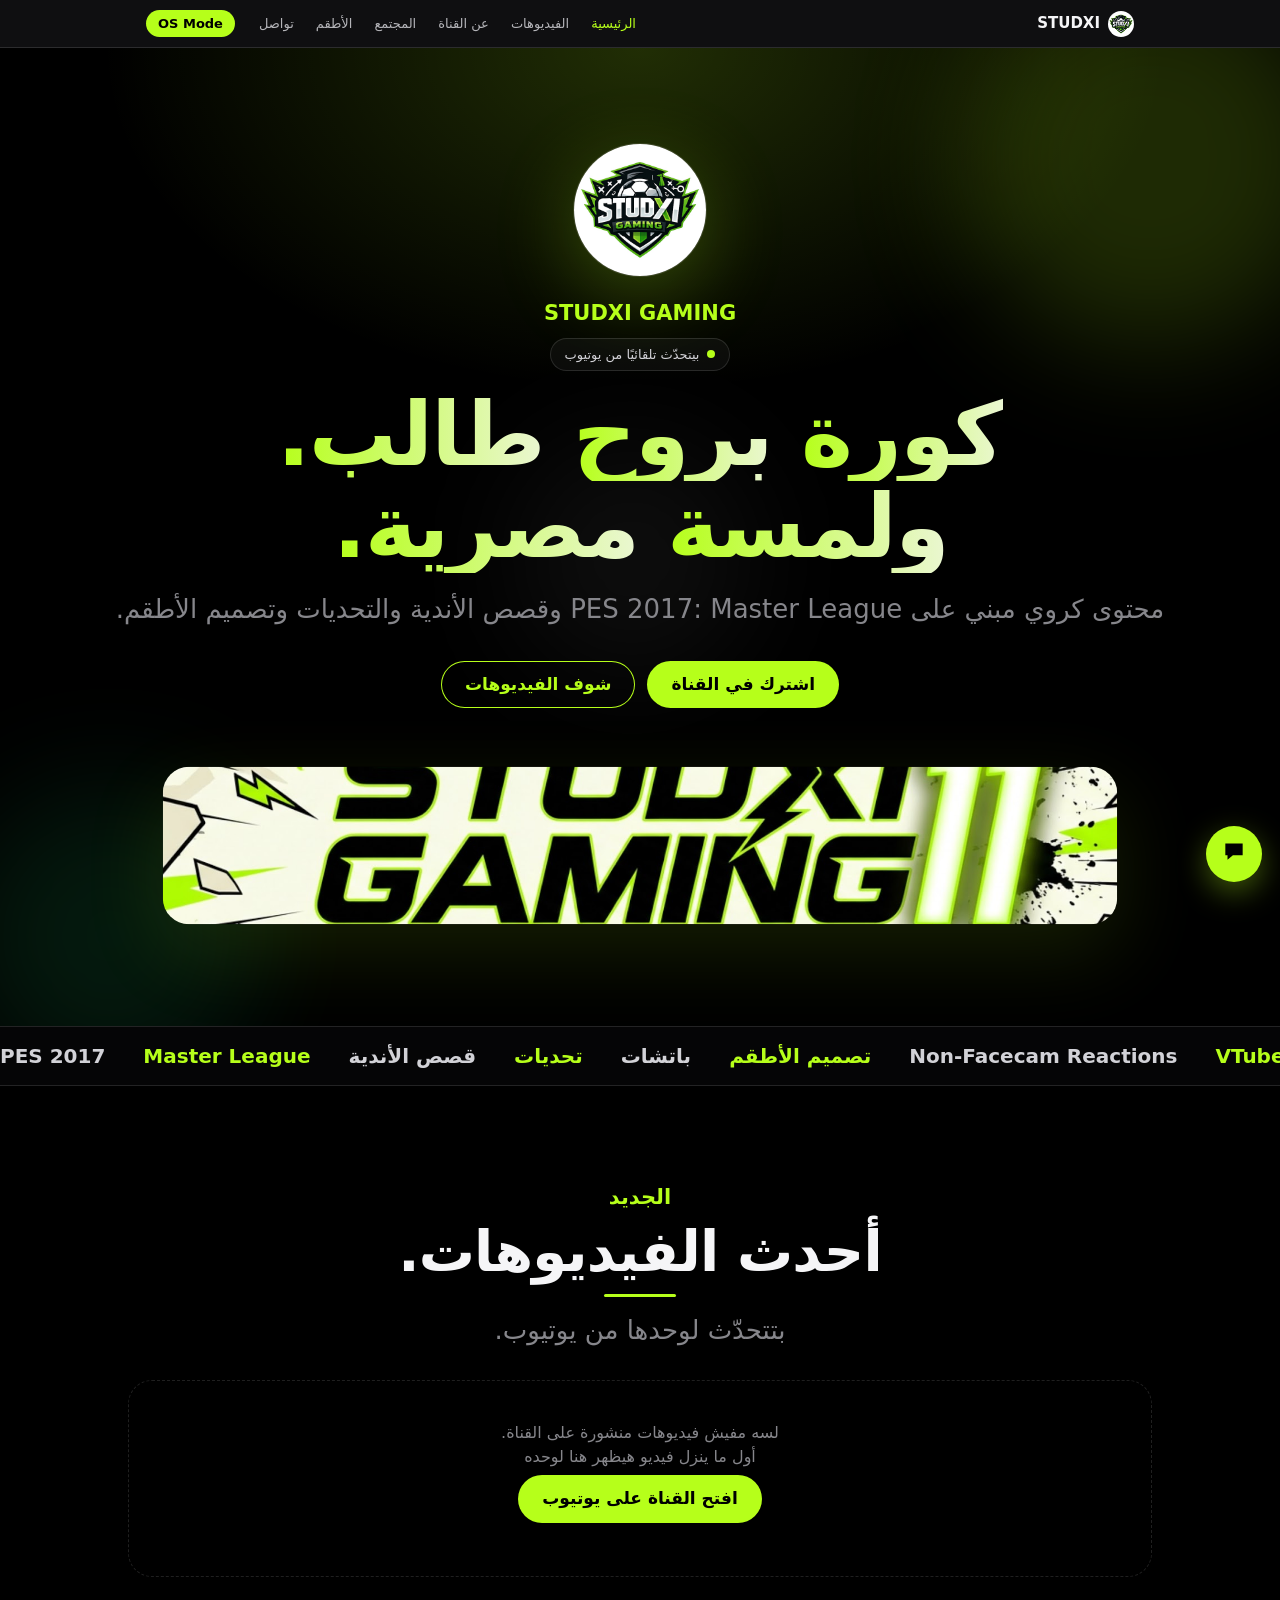
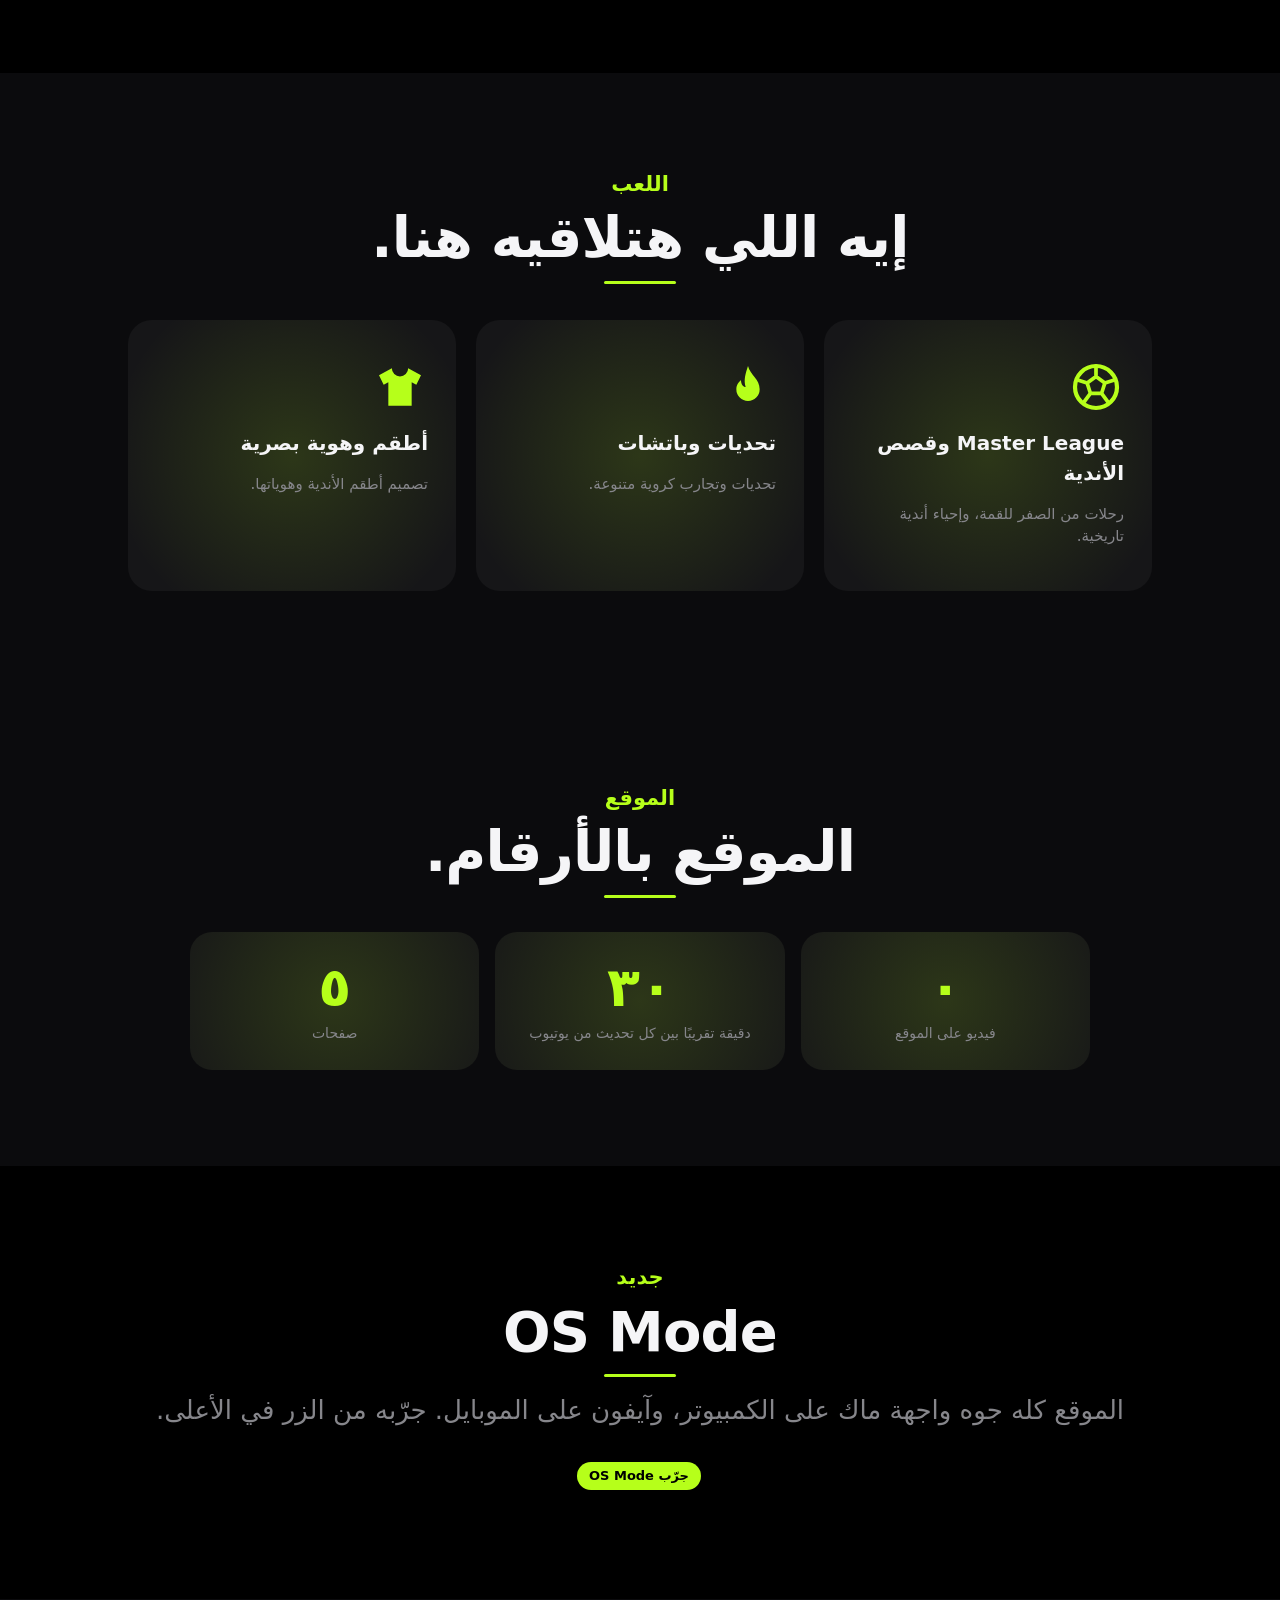
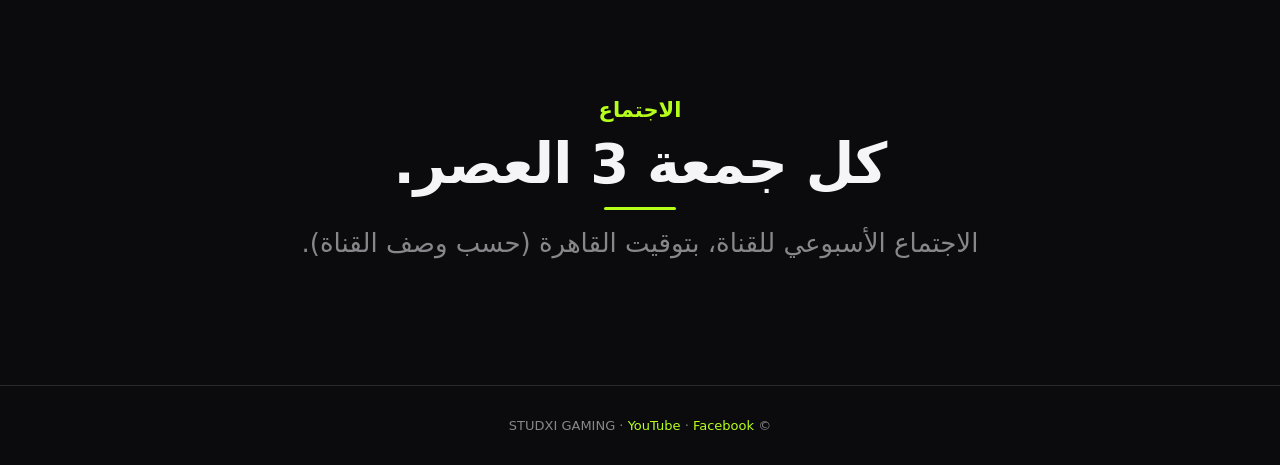
==== index.html @ fef0de87 "Add weekly meeting section to index.html Added weekly meeting section with details about the time an" ====
<!doctype html><html lang="ar" dir="rtl"><head><meta charset="utf-8"><meta name="viewport" content="width=device-width,initial-scale=1,viewport-fit=cover"><title>الرئيسية | STUDXI GAMING</title><meta name="description" content="موقع قناة STUDXI GAMING: فيديوهات كورة وأطقم"><meta name="theme-color" content="#000000"><meta property="og:title" content="الرئيسية | STUDXI GAMING"><meta property="og:image" content="assets/banner.jpg"><link rel="icon" href="assets/logo.jpg"><link rel="stylesheet" href="style.css"><link rel="stylesheet" href="fx.css"></head><body><header class="nav"><div class="bar"><a class="brand" href="index.html"><img src="assets/logo.jpg" alt="STUDXI">STUDXI</a><nav id="nav"><a href="index.html" class="on">الرئيسية</a><a href="videos.html">الفيديوهات</a><a href="about.html">عن القناة</a><a href="community.html">المجتمع</a><a href="kits.html">الأطقم</a><a href="contact.html">تواصل</a></nav><a href="#" class="osbtn">OS Mode</a><button class="burger" id="burger" aria-label="القائمة" aria-expanded="false"><span></span><span></span></button></div></header><main><section class="sec hero"><div class="orbs"><i></i><i></i><i></i></div><img class="logo" src="assets/logo.jpg" alt="شعار STUDXI"><p class="eyebrow">STUDXI GAMING</p><span class="chip"><b></b>بيتحدّث تلقائيًا من يوتيوب</span><h1 class="grad split">كورة بروح طالب.<br>ولمسة مصرية.</h1><p class="lead">محتوى كروي مبني على PES 2017: Master League وقصص الأندية والتحديات وتصميم الأطقم.</p><div><a class="btn" href="https://www.youtube.com/@STUDXIGAMING?sub_confirmation=1" target="_blank" rel="noopener">اشترك في القناة</a><a class="btn ghost" href="videos.html">شوف الفيديوهات</a></div><img class="banner" src="assets/banner.jpg" alt="STUDXI GAMING"></section>
<div class="ticker" aria-hidden="true"><div class="tk"><span>PES 2017</span><span>Master League</span><span>قصص الأندية</span><span>تحديات</span><span>باتشات</span><span>تصميم الأطقم</span><span>Non-Facecam Reactions</span><span>VTuber Reactions</span><span>PES 2017</span><span>Master League</span><span>قصص الأندية</span><span>تحديات</span><span>باتشات</span><span>تصميم الأطقم</span><span>Non-Facecam Reactions</span><span>VTuber Reactions</span></div><div class="tk"><span>PES 2017</span><span>Master League</span><span>قصص الأندية</span><span>تحديات</span><span>باتشات</span><span>تصميم الأطقم</span><span>Non-Facecam Reactions</span><span>VTuber Reactions</span><span>PES 2017</span><span>Master League</span><span>قصص الأندية</span><span>تحديات</span><span>باتشات</span><span>تصميم الأطقم</span><span>Non-Facecam Reactions</span><span>VTuber Reactions</span></div></div>
<section class="sec"><div class="wrap"><p class="reveal eyebrow">الجديد</p><h2 class="reveal d1 u">أحدث الفيديوهات.</h2><p class="reveal d2 lead">بتتحدّث لوحدها من يوتيوب.</p><div data-videos="3"></div></div></section>
<section class="sec alt"><div class="wrap"><p class="reveal eyebrow">اللعب</p><h2 class="reveal d1 u">إيه اللي هتلاقيه هنا.</h2><div class="grid"><div class="reveal zoom card pad tilt"><div class="big"><svg width="56" height="56" viewBox="0 0 24 24"><circle cx="12" cy="12" r="9" fill="none" stroke="currentColor" stroke-width="1.8"/><path d="M12 7.5l3.8 2.8-1.4 4.4H9.6l-1.4-4.4zM12 7.5V3M15.8 10.3l4.4-1.4M14.4 14.7l2.6 3.6M9.6 14.7l-2.6 3.6M8.2 10.3L3.8 8.9" fill="none" stroke="currentColor" stroke-width="1.6" stroke-linejoin="round" stroke-linecap="round"/></svg></div><h3>Master League وقصص الأندية</h3><p class="muted">رحلات من الصفر للقمة، وإحياء أندية تاريخية.</p></div><div class="reveal d1 zoom card pad tilt"><div class="big"><svg width="56" height="56" viewBox="0 0 24 24"><path d="M12 3c1 4 5 5.5 5 10a5 5 0 01-10 0c0-2 1-3 2-4 0 2 1 3 2 3-1-3 0-6 1-9z" fill="currentColor"/></svg></div><h3>تحديات وباتشات</h3><p class="muted">تحديات وتجارب كروية متنوعة.</p></div><div class="reveal d2 zoom card pad tilt"><div class="big"><svg width="56" height="56" viewBox="0 0 24 24"><path d="M8.5 4L3 7l2 4 2-1v10h10V10l2 1 2-4-5.5-3a3.5 3.5 0 01-7 0z" fill="currentColor"/></svg></div><h3>أطقم وهوية بصرية</h3><p class="muted">تصميم أطقم الأندية وهوياتها.</p></div></div></div></section>
<section class="sec alt"><div class="wrap"><p class="reveal eyebrow">الموقع</p><h2 class="reveal d1 u">الموقع بالأرقام.</h2><div class="stats"><div class="reveal d1 stat"><div class="n" data-vcount data-to="0">0</div><div class="l">فيديو على الموقع</div></div><div class="reveal d2 stat"><div class="n">٣٠</div><div class="l">دقيقة تقريبًا بين كل تحديث من يوتيوب</div></div><div class="reveal d3 stat"><div class="n" data-to="6">0</div><div class="l">صفحات</div></div></div></div></section>
<section class="sec"><div class="wrap"><p class="reveal eyebrow">جديد</p><h2 class="reveal d1 u">OS Mode</h2><p class="reveal d2 lead">الموقع كله جوه واجهة ماك على الكمبيوتر، وآيفون على الموبايل. جرّبه من الزر في الأعلى.</p><a class="reveal btn osbtn" href="#">جرّب OS Mode</a></div></section>
<section class="sec alt"><div class="wrap"><p class="reveal eyebrow">الاجتماع</p><h2 class="reveal d1 u">كل جمعة 3 العصر.</h2><p class="reveal d2 lead">الاجتماع الأسبوعي للقناة، بتوقيت القاهرة (حسب وصف القناة).</p></div></section></main><footer>© STUDXI GAMING · <a href="https://www.youtube.com/@STUDXIGAMING" target="_blank" rel="noopener">YouTube</a> · <a href="https://www.facebook.com/share/1B4jHh57b9/" target="_blank" rel="noopener">Facebook</a><br><span id="updated"></span></footer><script>document.getElementById("burger").onclick=function(){var o=document.getElementById("nav").classList.toggle("open");this.setAttribute("aria-expanded",o)};document.querySelectorAll("#nav a").forEach(function(a){a.addEventListener("click",function(){document.getElementById("nav").classList.remove("open")})})</script><script src="icons.js"></script><script src="app.js"></script><script src="os.js"></script><script src="fx.js?v=5"></script></body></html>
---- style.css ----
:root{--bg:#000;--bg2:#0b0b0d;--card:#161618;--line:rgba(255,255,255,.12);--lime:#b6ff1a;--text:#f5f5f7;--mute:#86868b;--ease:cubic-bezier(.28,.11,.32,1)}
*{box-sizing:border-box;-webkit-tap-highlight-color:transparent}html{scroll-behavior:smooth}
body{margin:0;background:var(--bg);color:var(--text);font-family:-apple-system,BlinkMacSystemFont,'SF Pro Display','SF Pro Arabic','Segoe UI',Cairo,Tahoma,system-ui,sans-serif;line-height:1.5;-webkit-font-smoothing:antialiased}
a{color:var(--lime);text-decoration:none}a:hover{text-decoration:underline}
header.nav{position:sticky;top:0;z-index:50;height:48px;background:rgba(22,22,24,.72);backdrop-filter:saturate(180%) blur(20px);-webkit-backdrop-filter:saturate(180%) blur(20px);border-bottom:1px solid var(--line)}
.bar{max-width:1024px;height:100%;margin:auto;padding:0 18px;display:flex;align-items:center;gap:6px}
.brand{display:flex;align-items:center;gap:8px;font-weight:700;color:var(--text);font-size:15px}.brand img{width:26px;height:26px;border-radius:50%}
nav{display:flex;gap:2px;margin-inline-start:auto;align-items:center}
nav a{color:#d2d2d7;padding:6px 10px;font-size:13px;opacity:.85;transition:opacity .3s,color .3s;border-radius:8px}
nav a:hover,nav a.on{opacity:1;color:#fff;text-decoration:none}nav a.on{color:var(--lime)}
.osbtn{background:var(--lime);color:#000!important;font-weight:700;border-radius:999px!important;padding:4px 12px!important;opacity:1!important;margin-inline-start:6px}
main{overflow-x:hidden}
.sec{padding:96px 22px;text-align:center;position:relative}.sec.alt{background:var(--bg2)}
.wrap{max-width:1024px;margin:auto}
.eyebrow{color:var(--lime);font-weight:600;font-size:clamp(17px,2vw,21px);margin:0 0 8px}
h1,.h1{font-size:clamp(40px,8vw,88px);line-height:1.05;font-weight:800;letter-spacing:-.02em;margin:0 0 16px}
h2,.h2{font-size:clamp(30px,5.5vw,56px);line-height:1.08;font-weight:800;letter-spacing:-.015em;margin:0 0 14px}
.lead{font-size:clamp(18px,2.4vw,26px);color:var(--mute);max-width:760px;margin:0 auto 26px;font-weight:500}
.grad{background:linear-gradient(90deg,#b6ff1a,#f5f5f7 60%,#b6ff1a);background-size:200% auto;-webkit-background-clip:text;background-clip:text;color:transparent;animation:shine 6s linear infinite}
@keyframes shine{to{background-position:200% center}}
.hero{min-height:calc(100vh - 48px);display:flex;flex-direction:column;justify-content:center;align-items:center;overflow:hidden;background:radial-gradient(60% 50% at 50% 0%,rgba(182,255,26,.18),transparent 70%),#000}
.hero img.logo{width:132px;height:132px;border-radius:50%;margin-bottom:22px;box-shadow:0 0 0 1px var(--line),0 20px 80px rgba(182,255,26,.25);animation:float 6s ease-in-out infinite}
@keyframes float{50%{transform:translateY(-10px)}}
.banner{width:min(1024px,92vw);border-radius:28px;margin-top:40px;box-shadow:0 30px 90px rgba(182,255,26,.12);transform:scale(var(--s,.92));transition:transform .1s linear}
.btn{display:inline-block;background:var(--lime);color:#000;font-weight:600;font-size:17px;padding:11px 24px;border-radius:999px;margin:6px;transition:transform .3s var(--ease),filter .3s;border:0;cursor:pointer;font-family:inherit}
.btn:hover{text-decoration:none;transform:scale(1.04);filter:brightness(1.1)}.btn.ghost{background:transparent;color:var(--lime);box-shadow:inset 0 0 0 1px var(--lime)}
.grid{display:grid;grid-template-columns:repeat(auto-fill,minmax(280px,1fr));gap:20px;margin-top:36px;text-align:start}
.card{background:var(--card);border-radius:24px;overflow:hidden;color:inherit;display:block;transition:transform .5s var(--ease),box-shadow .5s}
.card:hover{transform:scale(1.025);text-decoration:none;box-shadow:0 20px 60px rgba(182,255,26,.12)}
.card.pad{padding:28px}.card img{width:100%;aspect-ratio:16/9;object-fit:cover;display:block}.card .b{padding:16px 18px}
.card h3{margin:0 0 4px;font-size:20px}.muted{color:var(--mute);font-size:15px}
.big{font-size:clamp(44px,7vw,80px);font-weight:800;color:var(--lime);line-height:1}
.empty{border:1px dashed var(--line);border-radius:24px;padding:40px 20px;color:var(--mute);margin-top:30px}
.reveal{opacity:0;transform:translateY(40px) scale(.98);transition:opacity 1s var(--ease),transform 1s var(--ease)}.reveal.in{opacity:1;transform:none}
.reveal.d1{transition-delay:.12s}.reveal.d2{transition-delay:.24s}
.player{aspect-ratio:16/9;width:100%;max-width:900px;border:0;border-radius:24px;background:#000}
.page-h{padding:80px 22px 20px;text-align:center}
footer{background:var(--bg2);color:var(--mute);text-align:center;padding:30px 16px;font-size:13px;border-top:1px solid var(--line)}
/* chat */
#chatfab{position:fixed;inset-inline-start:18px;bottom:18px;z-index:60;width:56px;height:56px;border-radius:50%;border:0;background:var(--lime);color:#000;font-size:26px;cursor:pointer;box-shadow:0 10px 30px rgba(182,255,26,.35);transition:transform .3s var(--ease)}#chatfab:hover{transform:scale(1.1)}
#chat{position:fixed;inset-inline-start:18px;bottom:88px;z-index:61;width:min(360px,calc(100vw - 36px));height:min(480px,70vh);background:rgba(28,28,30,.92);backdrop-filter:blur(24px);border:1px solid var(--line);border-radius:22px;display:flex;flex-direction:column;overflow:hidden;opacity:0;pointer-events:none;transform:translateY(20px) scale(.96);transform-origin:bottom left;transition:all .35s var(--ease)}
#chat.open{opacity:1;pointer-events:auto;transform:none}
#chat .hd{padding:14px 16px;font-weight:700;border-bottom:1px solid var(--line);display:flex;justify-content:space-between}
#chat .ms{flex:1;overflow:auto;padding:12px;display:flex;flex-direction:column;gap:8px}
.m{max-width:85%;padding:9px 13px;border-radius:18px;font-size:15px;animation:pop .3s var(--ease)}@keyframes pop{from{opacity:0;transform:scale(.9)}}
.m.bot{background:#2c2c2e;align-self:flex-start}.m.me{background:var(--lime);color:#000;align-self:flex-end}
#chat form{display:flex;gap:8px;padding:10px;border-top:1px solid var(--line)}
#chat input{flex:1;background:#2c2c2e;border:0;color:#fff;border-radius:999px;padding:10px 14px;font:inherit;outline:0}
#chat form button{background:var(--lime);border:0;border-radius:999px;padding:0 16px;font-weight:700;cursor:pointer}
.chips{display:flex;gap:6px;flex-wrap:wrap;padding:0 12px 8px}.chips button{background:#2c2c2e;color:var(--text);border:1px solid var(--line);border-radius:999px;padding:4px 10px;font:inherit;font-size:13px;cursor:pointer}
/* OS MODE shared */
#os{position:fixed;inset:0;z-index:100;display:none;overflow:hidden;font-family:-apple-system,'SF Pro Text','Segoe UI',Cairo,sans-serif;user-select:none;direction:rtl}
#os.on{display:block;animation:osin .6s var(--ease)}@keyframes osin{from{opacity:0;transform:scale(1.06)}}
.wall{position:absolute;inset:0;background:radial-gradient(70% 60% at 20% 20%,#2f4a00,transparent 60%),radial-gradient(60% 60% at 85% 80%,#0f3d1a,transparent 60%),linear-gradient(160deg,#050505,#10140a 50%,#000)}
.ico svg{display:block;fill:none}.ico{color:#fff;display:flex;align-items:center;justify-content:center;font-size:30px;border-radius:22%;box-shadow:inset 0 0 0 1px rgba(255,255,255,.15),0 4px 12px rgba(0,0,0,.4)}
.c1{background:linear-gradient(#ff5f6d,#c2185b)}.c2{background:linear-gradient(#b6ff1a,#4caf50);color:#000!important}.c3{background:linear-gradient(#5ac8fa,#0a60ff)}.c4{background:linear-gradient(#ffb340,#ff6a00)}.c5{background:linear-gradient(#bf5af2,#5e2ca5)}.c6{background:linear-gradient(#444,#111)}.c7{background:linear-gradient(#34c759,#0a7d2c)}
.win-body h2{font-size:26px;margin:0 0 8px}.win-body .grid{grid-template-columns:repeat(auto-fill,minmax(190px,1fr));gap:12px;margin-top:14px}.win-body .card{border-radius:14px}.win-body{text-align:start;line-height:1.7}.win-body .empty{border-radius:14px;padding:24px;margin-top:14px}.win-body .btn{font-size:15px;padding:8px 18px}
/* macOS */
#mac{position:absolute;inset:0}
.menubar{position:absolute;top:0;left:0;right:0;height:26px;background:rgba(20,20,22,.55);backdrop-filter:blur(30px);display:flex;align-items:center;gap:18px;padding:0 14px;font-size:13px;z-index:900;color:#fff;direction:ltr}
.menubar b{font-weight:700}.menubar .sp{flex:1}.menubar .x{cursor:pointer;opacity:.9;background:var(--lime);color:#000;border-radius:6px;padding:0 8px;font-weight:700}
.dock{position:absolute;bottom:10px;left:50%;transform:translateX(-50%);display:flex;align-items:flex-end;gap:10px;padding:8px 12px;background:rgba(255,255,255,.14);backdrop-filter:blur(30px);border:1px solid rgba(255,255,255,.2);border-radius:24px;z-index:900;direction:ltr}
.dock .di{width:54px;height:54px;font-size:30px;transition:transform .18s var(--ease);transform-origin:bottom;cursor:pointer;position:relative}
.dock .di.run:after{content:'';position:absolute;bottom:-7px;left:50%;width:4px;height:4px;margin-left:-2px;border-radius:50%;background:#fff}
.dock .di:hover::before{content:attr(data-t);position:absolute;bottom:68px;left:50%;transform:translateX(-50%);background:rgba(40,40,42,.9);color:#fff;font-size:12px;padding:3px 9px;border-radius:6px;white-space:nowrap;font-family:inherit}
.win{position:absolute;background:rgba(30,30,32,.9);backdrop-filter:blur(40px);border:1px solid rgba(255,255,255,.18);border-radius:12px;box-shadow:0 30px 80px rgba(0,0,0,.6);display:flex;flex-direction:column;overflow:hidden;animation:wopen .35s var(--ease);min-width:320px;min-height:200px;color:#f5f5f7}
@keyframes wopen{from{opacity:0;transform:scale(.8) translateY(40px)}}
.win.closing{animation:wclose .25s var(--ease) forwards}@keyframes wclose{to{opacity:0;transform:scale(.85)}}
.tb{height:38px;display:flex;align-items:center;gap:8px;padding:0 12px;cursor:grab;background:rgba(60,60,64,.5);direction:ltr;font-size:13px;font-weight:600}
.tl{width:12px;height:12px;border-radius:50%;border:0;padding:0;cursor:pointer}.tl.r{background:#ff5f57}.tl.y{background:#febc2e}.tl.g{background:#28c840}
.tb .t{flex:1;text-align:center;margin-right:52px}
.win-body{flex:1;overflow:auto;padding:22px}
.desk-ico{position:absolute;top:44px;right:20px;display:flex;flex-direction:column;gap:18px;direction:ltr}
.desk-ico div{width:78px;text-align:center;font-size:12px;color:#fff;cursor:pointer;text-shadow:0 1px 3px #000}.desk-ico .ico{width:54px;height:54px;margin:0 auto 4px;font-size:28px}
/* iOS */
#ios{position:absolute;inset:0;display:none}
.sbar{position:absolute;top:0;left:0;right:0;height:46px;display:flex;justify-content:space-between;align-items:center;padding:0 28px;font-size:15px;font-weight:600;color:#fff;z-index:950;direction:ltr}
.island{position:absolute;top:10px;left:50%;width:100px;height:28px;background:#000;border-radius:20px;margin-left:-50px;z-index:951}
.home{position:absolute;inset:0;padding:70px 22px 130px;display:flex;flex-direction:column}
.clockw{text-align:center;color:#fff;margin-bottom:26px}.clockw .tm{font-size:64px;font-weight:300}.clockw .dt{font-size:17px;opacity:.8}
.igrid{display:grid;grid-template-columns:repeat(4,1fr);gap:22px 10px;direction:ltr}
.app{text-align:center;color:#fff;font-size:11px;cursor:pointer;transition:transform .2s var(--ease)}.app:active{transform:scale(.88)}.app .ico{width:60px;height:60px;margin:0 auto 5px;font-size:30px;border-radius:14px}
.idock{position:absolute;bottom:18px;left:14px;right:14px;height:92px;background:rgba(255,255,255,.2);backdrop-filter:blur(30px);border-radius:34px;display:flex;justify-content:space-around;align-items:center;direction:ltr}
.idock .ico{width:60px;height:60px;border-radius:14px}
.iapp{position:absolute;inset:0;background:#0c0c0e;z-index:940;display:flex;flex-direction:column;border-radius:0;animation:iopen .45s var(--ease);padding-top:48px}
@keyframes iopen{from{opacity:.4;transform:scale(.3);border-radius:40px}}
.iapp.closing{animation:iclose .3s var(--ease) forwards}@keyframes iclose{to{opacity:0;transform:scale(.3);border-radius:40px}}
.iapp .nv{padding:8px 18px 12px;font-weight:700;font-size:20px;border-bottom:1px solid var(--line);direction:rtl}
.iapp .win-body{padding:18px}
.hind{position:absolute;bottom:6px;left:50%;width:140px;height:5px;margin-left:-70px;border-radius:3px;background:#fff;z-index:960;cursor:pointer}

@media (prefers-reduced-motion:reduce){*{animation:none!important;transition:none!important}.reveal{opacity:1;transform:none}}

.osbtn{background:var(--lime);color:#000!important;font-weight:700;border-radius:999px;padding:4px 12px;font-size:13px;margin-inline-start:8px;white-space:nowrap}.osbtn:hover{text-decoration:none}
.burger{display:none;background:none;border:0;width:40px;height:40px;cursor:pointer;position:relative;margin-inline-start:2px}
.burger span{position:absolute;left:10px;right:10px;height:2px;background:#f5f5f7;border-radius:2px;transition:transform .35s var(--ease),top .35s var(--ease)}
.burger span:first-child{top:15px}.burger span:last-child{top:23px}
.burger[aria-expanded=true] span:first-child{top:19px;transform:rotate(45deg)}.burger[aria-expanded=true] span:last-child{top:19px;transform:rotate(-45deg)}
@media (max-width:820px){
 .burger{display:block}.bar{padding:0 12px}.brand{margin-inline-end:auto}
 nav{position:fixed;top:48px;left:0;right:0;flex-direction:column;align-items:stretch;gap:0;margin:0;background:rgba(22,22,24,.97);backdrop-filter:blur(20px);padding:0 22px;max-height:0;overflow:hidden;opacity:0;transition:max-height .45s var(--ease),opacity .3s,padding .3s}
 nav.open{max-height:420px;opacity:1;padding:8px 22px 18px}
 nav a{font-size:22px;padding:12px 0;border-bottom:1px solid var(--line);border-radius:0;color:#f5f5f7;opacity:1}
 .sec{padding:72px 18px}.hero{min-height:calc(100vh - 48px)}
}
html,body{max-width:100%;overflow-x:hidden}
---- fx.css ----
/* STUDXI enrichment: motion + richer sections. Heavy effects only on hover-capable, non-reduced-motion devices. */
body{animation:pgin .7s var(--ease) both}
@keyframes pgin{from{opacity:0}}
#prog{position:fixed;top:0;left:0;height:3px;width:100%;transform-origin:left;transform:scaleX(0);background:linear-gradient(90deg,var(--lime),#fff);z-index:100;pointer-events:none}
/* aurora orbs behind hero */
.orbs{position:absolute;inset:0;overflow:hidden;pointer-events:none;z-index:0}
.orbs i{position:absolute;border-radius:50%;filter:blur(60px);opacity:.5;will-change:transform;animation:orb 14s ease-in-out infinite}
.orbs i:nth-child(1){width:380px;height:380px;background:#b6ff1a55;top:-80px;right:-60px}
.orbs i:nth-child(2){width:300px;height:300px;background:#2fff8a33;bottom:-60px;left:-40px;animation-delay:-5s}
.orbs i:nth-child(3){width:240px;height:240px;background:#ffffff1c;top:40%;left:40%;animation-delay:-9s}
@keyframes orb{50%{transform:translate3d(-40px,30px,0) scale(1.15)}}
.hero>*:not(.orbs){position:relative;z-index:1}
/* word-by-word headline */
h1.split .w{display:inline-block;opacity:0;transform:translateY(.6em) rotateX(40deg);animation:wd .9s var(--ease) forwards;animation-delay:calc(var(--i)*.09s + .2s)}
@keyframes wd{to{opacity:1;transform:none}}
/* live chip */
.chip{display:inline-flex;align-items:center;gap:8px;border:1px solid var(--line);background:rgba(255,255,255,.04);padding:6px 14px;border-radius:999px;font-size:13px;color:#d2d2d7;margin:0 0 18px}
.chip b{width:8px;height:8px;border-radius:50%;background:var(--lime);box-shadow:0 0 0 0 rgba(182,255,26,.7);animation:pulse 2s infinite}
@keyframes pulse{70%{box-shadow:0 0 0 10px rgba(182,255,26,0)}100%{box-shadow:0 0 0 0 rgba(182,255,26,0)}}
/* ticker */
.ticker{direction:ltr;overflow:hidden;border-block:1px solid var(--line);background:#050506;padding:14px 0;white-space:nowrap}
.ticker .tk{display:inline-flex;gap:38px;padding-right:38px;animation:tk 32s linear infinite;font-weight:700;font-size:20px;color:#d2d2d7}
.ticker .tk span:nth-child(even){color:var(--lime)}
.ticker:hover .tk{animation-play-state:paused}
@keyframes tk{to{transform:translateX(-100%)}}
.ticker-in{display:inline-block}
/* stats */
.stats{display:grid;grid-template-columns:repeat(auto-fit,minmax(180px,1fr));gap:16px;max-width:900px;margin:34px auto 0}
.stat{background:var(--card);border-radius:22px;padding:26px 16px}
.stat .n{font-size:clamp(34px,6vw,54px);font-weight:800;color:var(--lime);line-height:1.1;font-variant-numeric:tabular-nums}
.stat .l{color:var(--mute);font-size:14px;margin-top:6px}
/* reveal variants */
.reveal.zoom{transform:scale(.88)}
.reveal.left{transform:translateX(-50px)}.reveal.right{transform:translateX(50px)}
.reveal.zoom.in,.reveal.left.in,.reveal.right.in{transform:none}
.reveal.d3{transition-delay:.36s}.reveal.d4{transition-delay:.48s}
h2.u::after{content:"";display:block;height:3px;width:0;margin:12px auto 0;background:var(--lime);border-radius:3px;transition:width 1s var(--ease) .4s}
h2.u.in::after{width:72px}
/* buttons shine */
.btn{position:relative;overflow:hidden}
.btn::after{content:"";position:absolute;top:0;bottom:0;width:40%;left:-60%;background:linear-gradient(100deg,transparent,rgba(255,255,255,.55),transparent);transform:skewX(-20deg);transition:left .7s var(--ease)}
.btn:hover::after{left:130%}
/* spotlight + tilt (desktop pointers only) */
@media (hover:hover) and (pointer:fine){
 .card.pad,.stat,.slot{--mx:50%;--my:50%;background-image:radial-gradient(260px circle at var(--mx) var(--my),rgba(182,255,26,.14),transparent 70%)}
 .card.tilt{transition:transform .15s ease-out,box-shadow .5s;transform:perspective(800px) rotateX(var(--rx,0deg)) rotateY(var(--ry,0deg)) scale(1.02)}
}
.card.pad svg{transition:transform .6s var(--ease)}.card.pad:hover svg{transform:scale(1.15) rotate(-6deg)}
/* countdown */
.cd{display:flex;justify-content:center;gap:12px;direction:ltr;margin:26px 0 8px;flex-wrap:wrap}
.cd div{background:var(--card);border-radius:18px;min-width:78px;padding:16px 8px}
.cd b{display:block;font-size:34px;font-variant-numeric:tabular-nums;color:var(--lime);line-height:1}
.cd small{color:var(--mute);font-size:12px}
.tag{display:inline-block;font-size:12px;border:1px dashed var(--line);color:var(--mute);padding:3px 10px;border-radius:999px;margin-top:10px}
/* kits lab */
.lab{display:grid;gap:30px;grid-template-columns:1fr 1fr;align-items:center;max-width:900px;margin:34px auto 0;text-align:center}
.jersey{width:100%;max-width:340px;margin:auto;display:block;filter:drop-shadow(0 24px 40px rgba(182,255,26,.18));animation:float 6s ease-in-out infinite}
.jersey .body{fill:var(--k1);transition:fill .6s var(--ease)}.jersey .trim{fill:var(--k2);transition:fill .6s var(--ease)}
.jersey .stripe{fill:var(--k2);opacity:.9;transition:fill .6s var(--ease)}
.swatches{display:flex;gap:12px;justify-content:center;flex-wrap:wrap;margin-top:16px}
.sw{width:44px;height:44px;border-radius:50%;border:2px solid var(--line);cursor:pointer;padding:0;position:relative;overflow:hidden;transition:transform .3s var(--ease),border-color .3s}
.sw:hover{transform:scale(1.12)}.sw.on{border-color:var(--lime);transform:scale(1.12)}
.sw i{position:absolute;inset:0;background:linear-gradient(135deg,var(--a) 50%,var(--b) 50%)}
.pal{display:flex;gap:14px;justify-content:center;flex-wrap:wrap;margin-top:24px}
.pal div{width:150px;border-radius:20px;padding:46px 10px 14px;font-size:13px;font-weight:700;border:1px solid var(--line)}
.gal{display:grid;grid-template-columns:repeat(3,1fr);gap:10px;max-width:520px;margin:26px auto 0}
.slot{height:84px;border-radius:16px;background-color:var(--card);border:1px dashed var(--line);display:flex;align-items:center;justify-content:center;color:var(--mute);font-size:14px;position:relative;overflow:hidden}
.slot::before{content:"";position:absolute;inset:0;background:linear-gradient(110deg,transparent 30%,rgba(255,255,255,.06) 50%,transparent 70%);transform:translateX(-100%);animation:shim 3.2s infinite}
@keyframes shim{to{transform:translateX(100%)}}
.slot svg{opacity:.35;margin-bottom:8px}
/* mobile: lighter */
@media (max-width:820px){
 .orbs i{filter:blur(40px)}.orbs i:nth-child(3){display:none}
 .lab{grid-template-columns:1fr}.ticker .tk{font-size:17px;animation-duration:24s}

}
@media (prefers-reduced-motion:reduce){body{animation:none}.orbs i,.jersey,.slot::before,.ticker .tk{animation:none!important}h1.split .w{opacity:1;transform:none}h2.u::after{width:72px}}
.grad .w{background:inherit;background-size:inherit;-webkit-background-clip:text;background-clip:text;color:transparent}

.kitlab{max-width:340px;margin:auto}.kitlab .jersey{max-width:240px}
.lab{display:block;max-width:420px}
.page-h .lead,.sec .lead{max-width:100%;overflow-wrap:anywhere;text-wrap:balance;padding-inline:6px}
main{overflow-x:clip}
.win-body .cd div{min-width:62px;padding:10px 4px}.win-body .cd b{font-size:24px}
@media (max-width:480px){.cd{gap:8px}.cd div{min-width:60px;padding:12px 2px}.cd b{font-size:26px}.pal{gap:8px}.pal div{width:30%;min-width:84px;padding:30px 4px 10px}}
#chatfab{transition:transform .35s var(--ease),opacity .3s}
#chatfab.tuck-r{transform:translateX(calc(100% - 14px));opacity:.85}#chatfab.tuck-l{transform:translateX(calc(14px - 100%));opacity:.85}
#chatfab.tuck-r:hover,#chatfab.tuck-l:hover,#chatfab:focus-visible{transform:none;opacity:1}

.kitgrid{display:grid;grid-template-columns:repeat(auto-fill,minmax(min(100%,240px),1fr));gap:16px;margin-top:20px}
.kitcard{margin:0;background:#101010;border:1px solid #232323;border-radius:20px;overflow:hidden;transition:transform .3s,border-color .3s}
.kitcard:hover{transform:translateY(-4px);border-color:#b6ff1a}
.kitcard img{display:block;width:100%;aspect-ratio:4/3;object-fit:cover}
.kitcard figcaption{padding:14px;display:grid;gap:4px}.kitcard span{color:#9a9a9a;font-size:14px}.kitcard em{font-style:normal;color:#cfcfcf;font-size:14px}
.annc{background:#b6ff1a;color:#000;text-align:center;font-weight:700;padding:10px 16px;font-size:15px;position:relative;z-index:50}
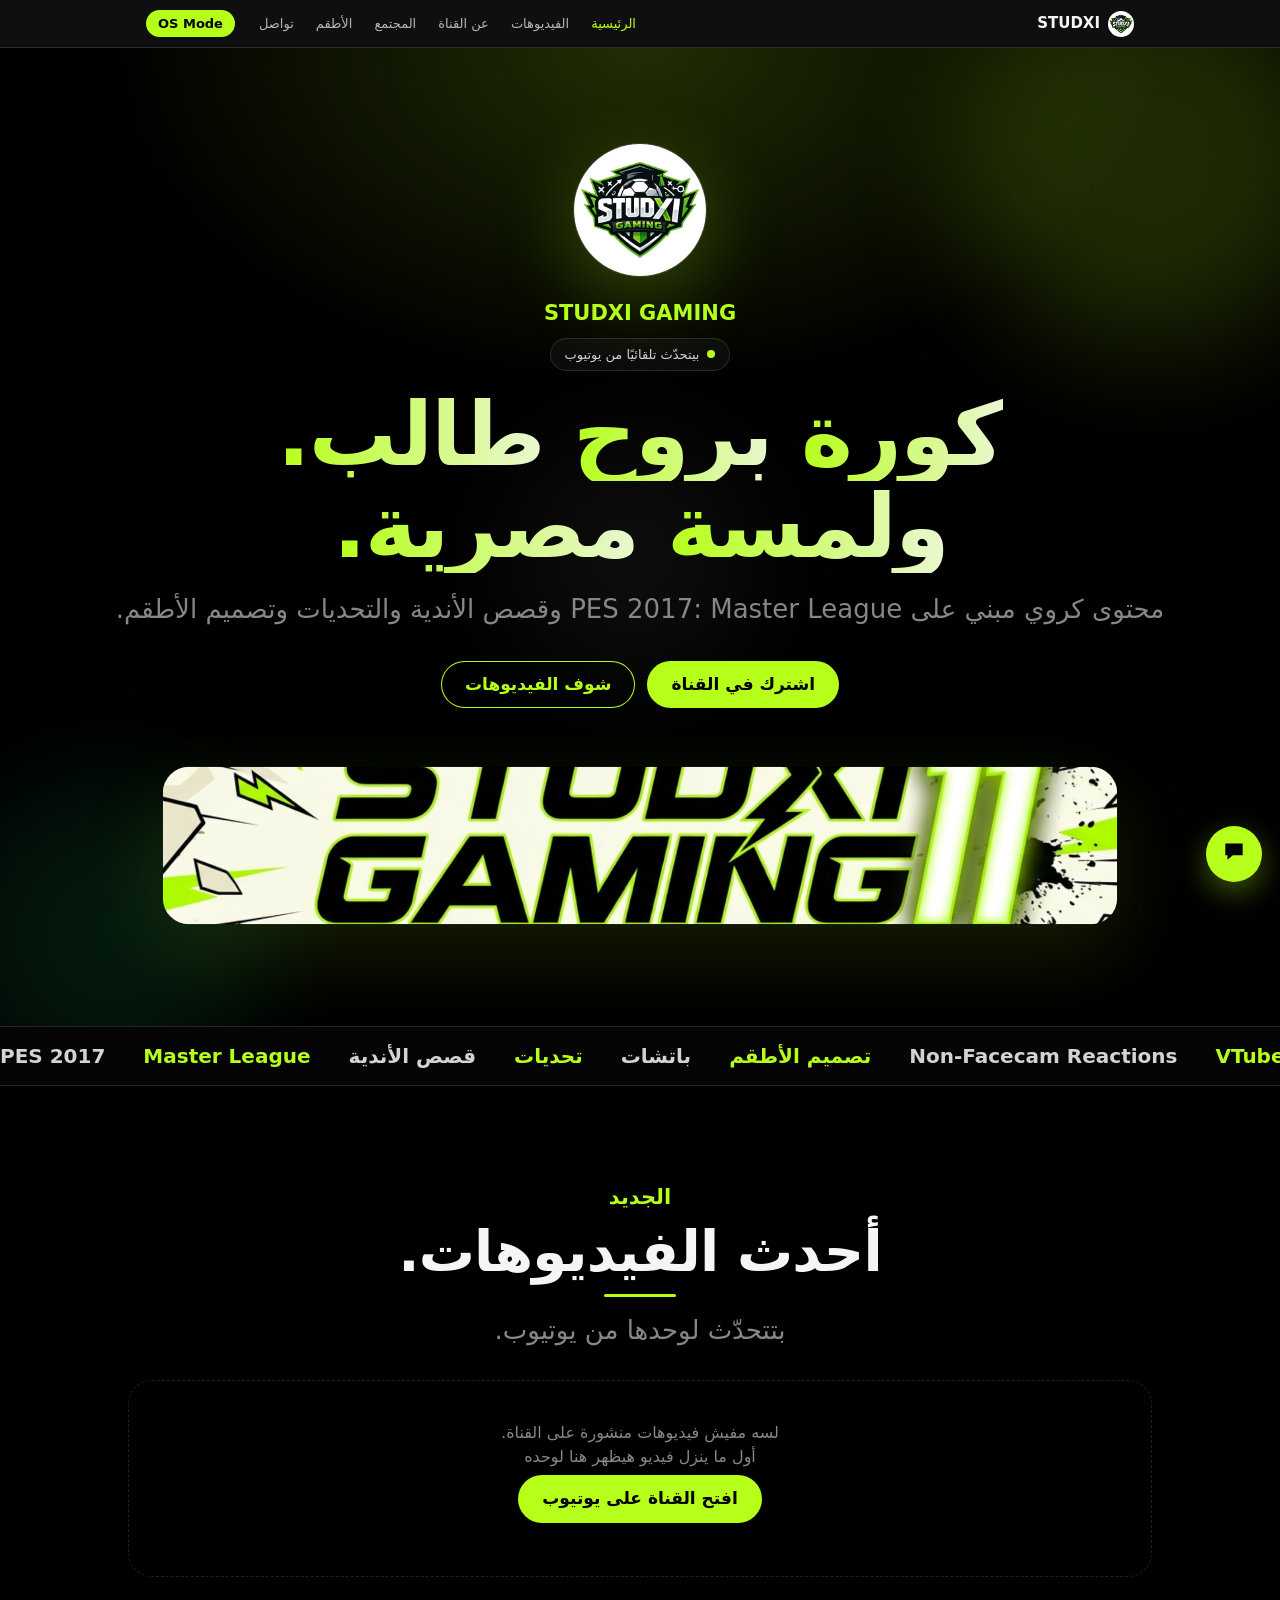
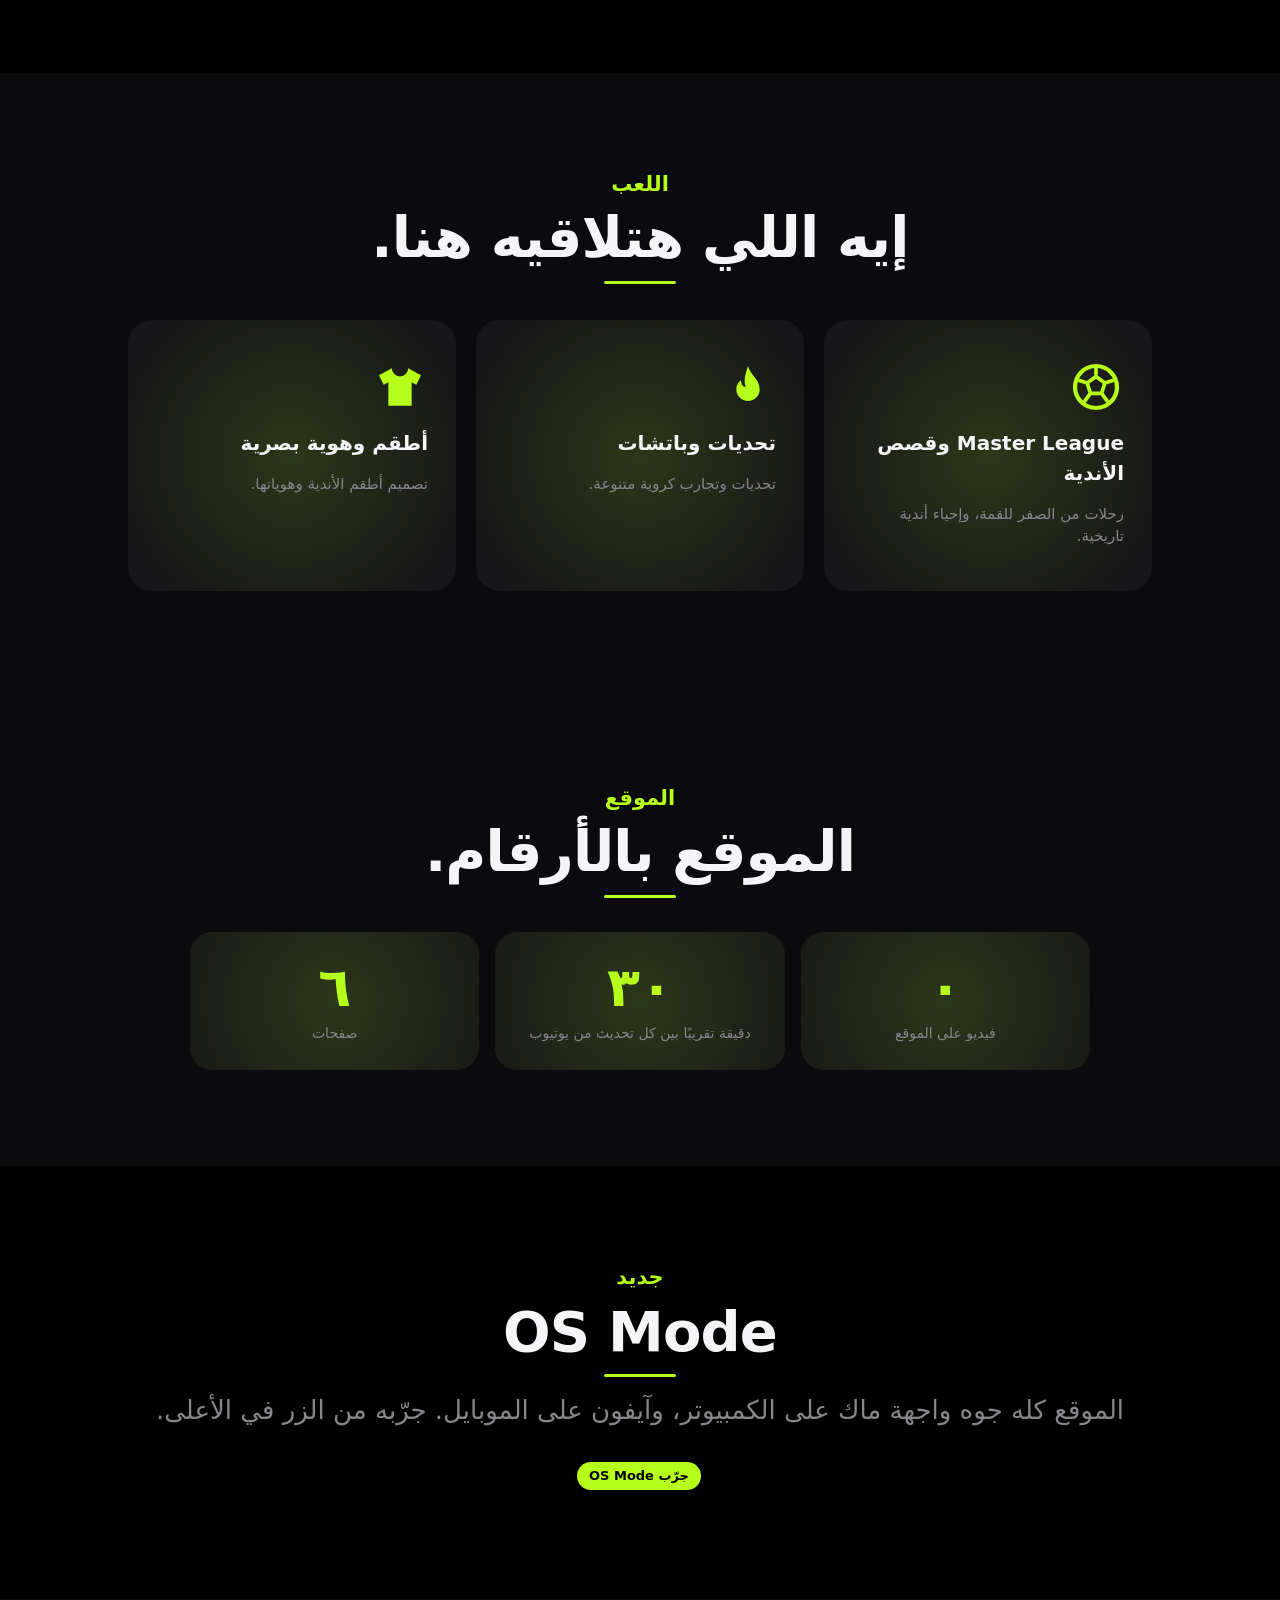
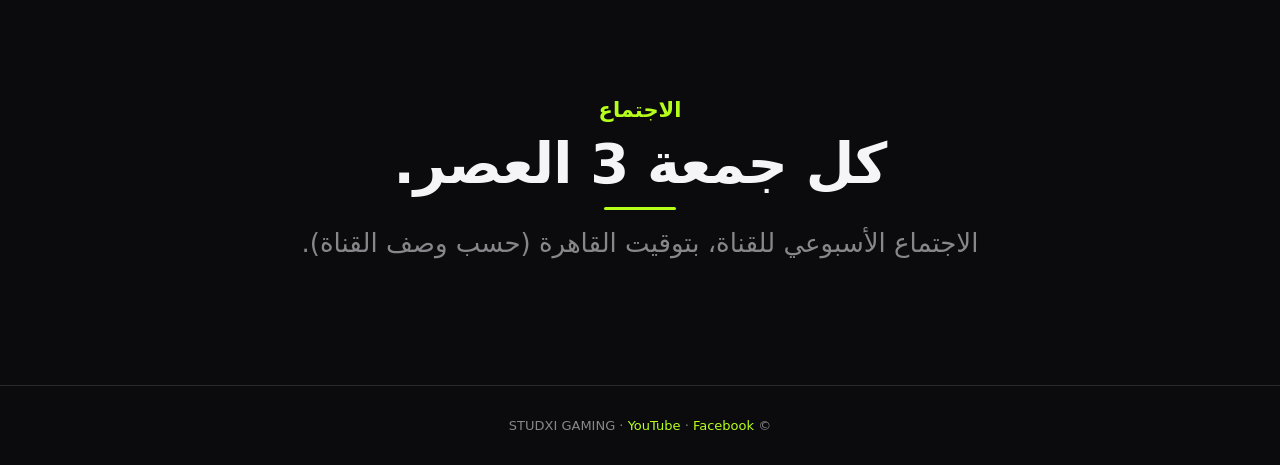
==== commit 8a01c924: "Add weekly meeting section to index.html Added weekly meeting section with details." ====
--- a/index.html
+++ b/index.html
@@ -4,4 +4,4 @@
 <section class="sec alt"><div class="wrap"><p class="reveal eyebrow">اللعب</p><h2 class="reveal d1 u">إيه اللي هتلاقيه هنا.</h2><div class="grid"><div class="reveal zoom card pad tilt"><div class="big"><svg width="56" height="56" viewBox="0 0 24 24"><circle cx="12" cy="12" r="9" fill="none" stroke="currentColor" stroke-width="1.8"/><path d="M12 7.5l3.8 2.8-1.4 4.4H9.6l-1.4-4.4zM12 7.5V3M15.8 10.3l4.4-1.4M14.4 14.7l2.6 3.6M9.6 14.7l-2.6 3.6M8.2 10.3L3.8 8.9" fill="none" stroke="currentColor" stroke-width="1.6" stroke-linejoin="round" stroke-linecap="round"/></svg></div><h3>Master League وقصص الأندية</h3><p class="muted">رحلات من الصفر للقمة، وإحياء أندية تاريخية.</p></div><div class="reveal d1 zoom card pad tilt"><div class="big"><svg width="56" height="56" viewBox="0 0 24 24"><path d="M12 3c1 4 5 5.5 5 10a5 5 0 01-10 0c0-2 1-3 2-4 0 2 1 3 2 3-1-3 0-6 1-9z" fill="currentColor"/></svg></div><h3>تحديات وباتشات</h3><p class="muted">تحديات وتجارب كروية متنوعة.</p></div><div class="reveal d2 zoom card pad tilt"><div class="big"><svg width="56" height="56" viewBox="0 0 24 24"><path d="M8.5 4L3 7l2 4 2-1v10h10V10l2 1 2-4-5.5-3a3.5 3.5 0 01-7 0z" fill="currentColor"/></svg></div><h3>أطقم وهوية بصرية</h3><p class="muted">تصميم أطقم الأندية وهوياتها.</p></div></div></div></section>
 <section class="sec alt"><div class="wrap"><p class="reveal eyebrow">الموقع</p><h2 class="reveal d1 u">الموقع بالأرقام.</h2><div class="stats"><div class="reveal d1 stat"><div class="n" data-vcount data-to="0">0</div><div class="l">فيديو على الموقع</div></div><div class="reveal d2 stat"><div class="n">٣٠</div><div class="l">دقيقة تقريبًا بين كل تحديث من يوتيوب</div></div><div class="reveal d3 stat"><div class="n" data-to="6">0</div><div class="l">صفحات</div></div></div></div></section>
 <section class="sec"><div class="wrap"><p class="reveal eyebrow">جديد</p><h2 class="reveal d1 u">OS Mode</h2><p class="reveal d2 lead">الموقع كله جوه واجهة ماك على الكمبيوتر، وآيفون على الموبايل. جرّبه من الزر في الأعلى.</p><a class="reveal btn osbtn" href="#">جرّب OS Mode</a></div></section>
-<section class="sec alt"><div class="wrap"><p class="reveal eyebrow">الاجتماع</p><h2 class="reveal d1 u">كل جمعة 3 العصر.</h2><p class="reveal d2 lead">الاجتماع الأسبوعي للقناة، بتوقيت القاهرة (حسب وصف القناة).</p></div></section></main><footer>© STUDXI GAMING · <a href="https://www.youtube.com/@STUDXIGAMING" target="_blank" rel="noopener">YouTube</a> · <a href="https://www.facebook.com/share/1B4jHh57b9/" target="_blank" rel="noopener">Facebook</a><br><span id="updated"></span></footer><script>document.getElementById("burger").onclick=function(){var o=document.getElementById("nav").classList.toggle("open");this.setAttribute("aria-expanded",o)};document.querySelectorAll("#nav a").forEach(function(a){a.addEventListener("click",function(){document.getElementById("nav").classList.remove("open")})})</script><script src="icons.js"></script><script src="app.js"></script><script src="os.js"></script><script src="fx.js?v=5"></script></body></html>
+<section class="sec alt"><div class="wrap"><p class="reveal eyebrow">الاجتماع</p><h2 class="reveal d1 u">كل جمعة 3 العصر.</h2><p class="reveal d2 lead">الاجتماع الأسبوعي للقناة، بتوقيت القاهرة (حسب وصف القناة).</p></div></section></main><footer>© STUDXI GAMING · <a href="https://www.youtube.com/@STUDXIGAMING" target="_blank" rel="noopener">YouTube</a> · <a href="https://www.facebook.com/share/1B4jHh57b9/" target="_blank" rel="noopener">Facebook</a><br><span id="updated"></span></footer><script>document.getElementById("burger").onclick=function(){var o=document.getElementById("nav").classList.toggle("open");this.setAttribute("aria-expanded",o)};document.querySelectorAll("#nav a").forEach(function(a){a.addEventListener("click",function(){document.getElementById("nav").classList.remove("open")})})</script><script src="icons.js"></script><script src="app.js"></script><script src="os.js"></script><script src="fx.js?v=6"></script></body></html>
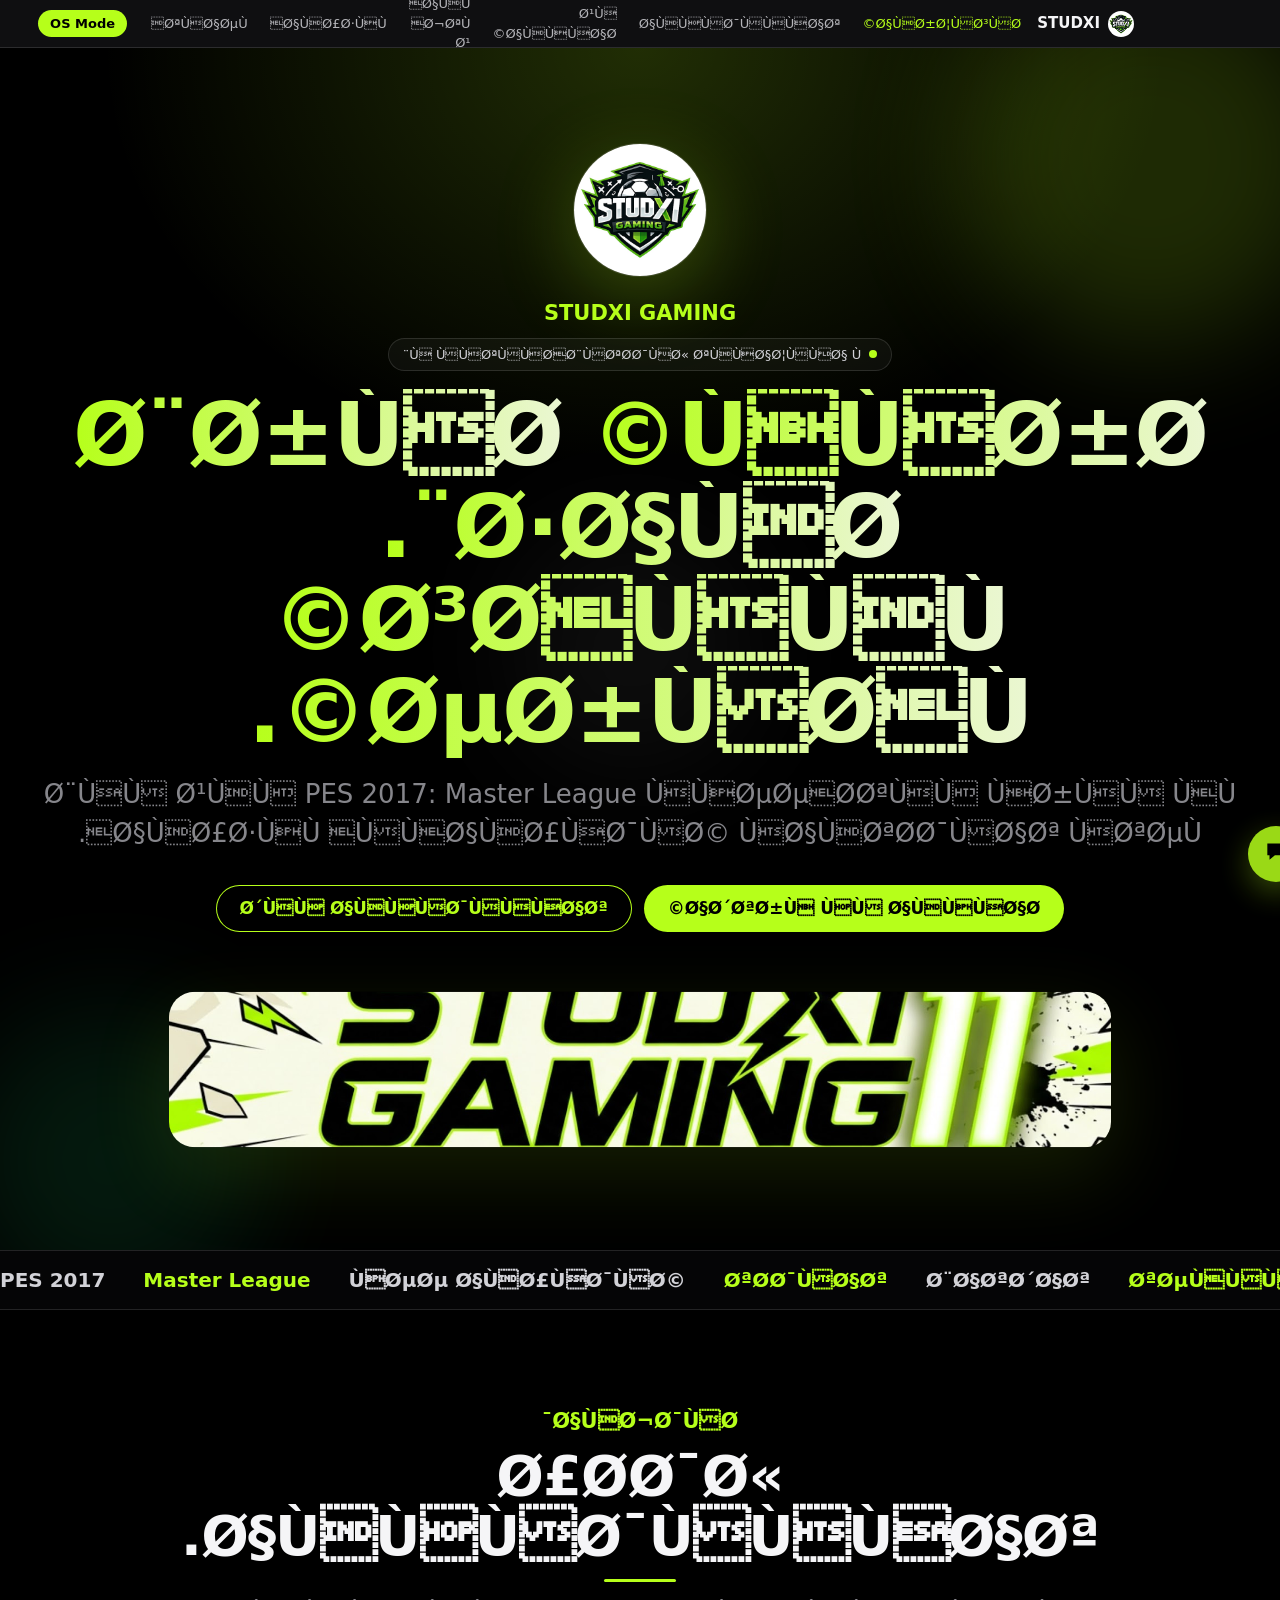
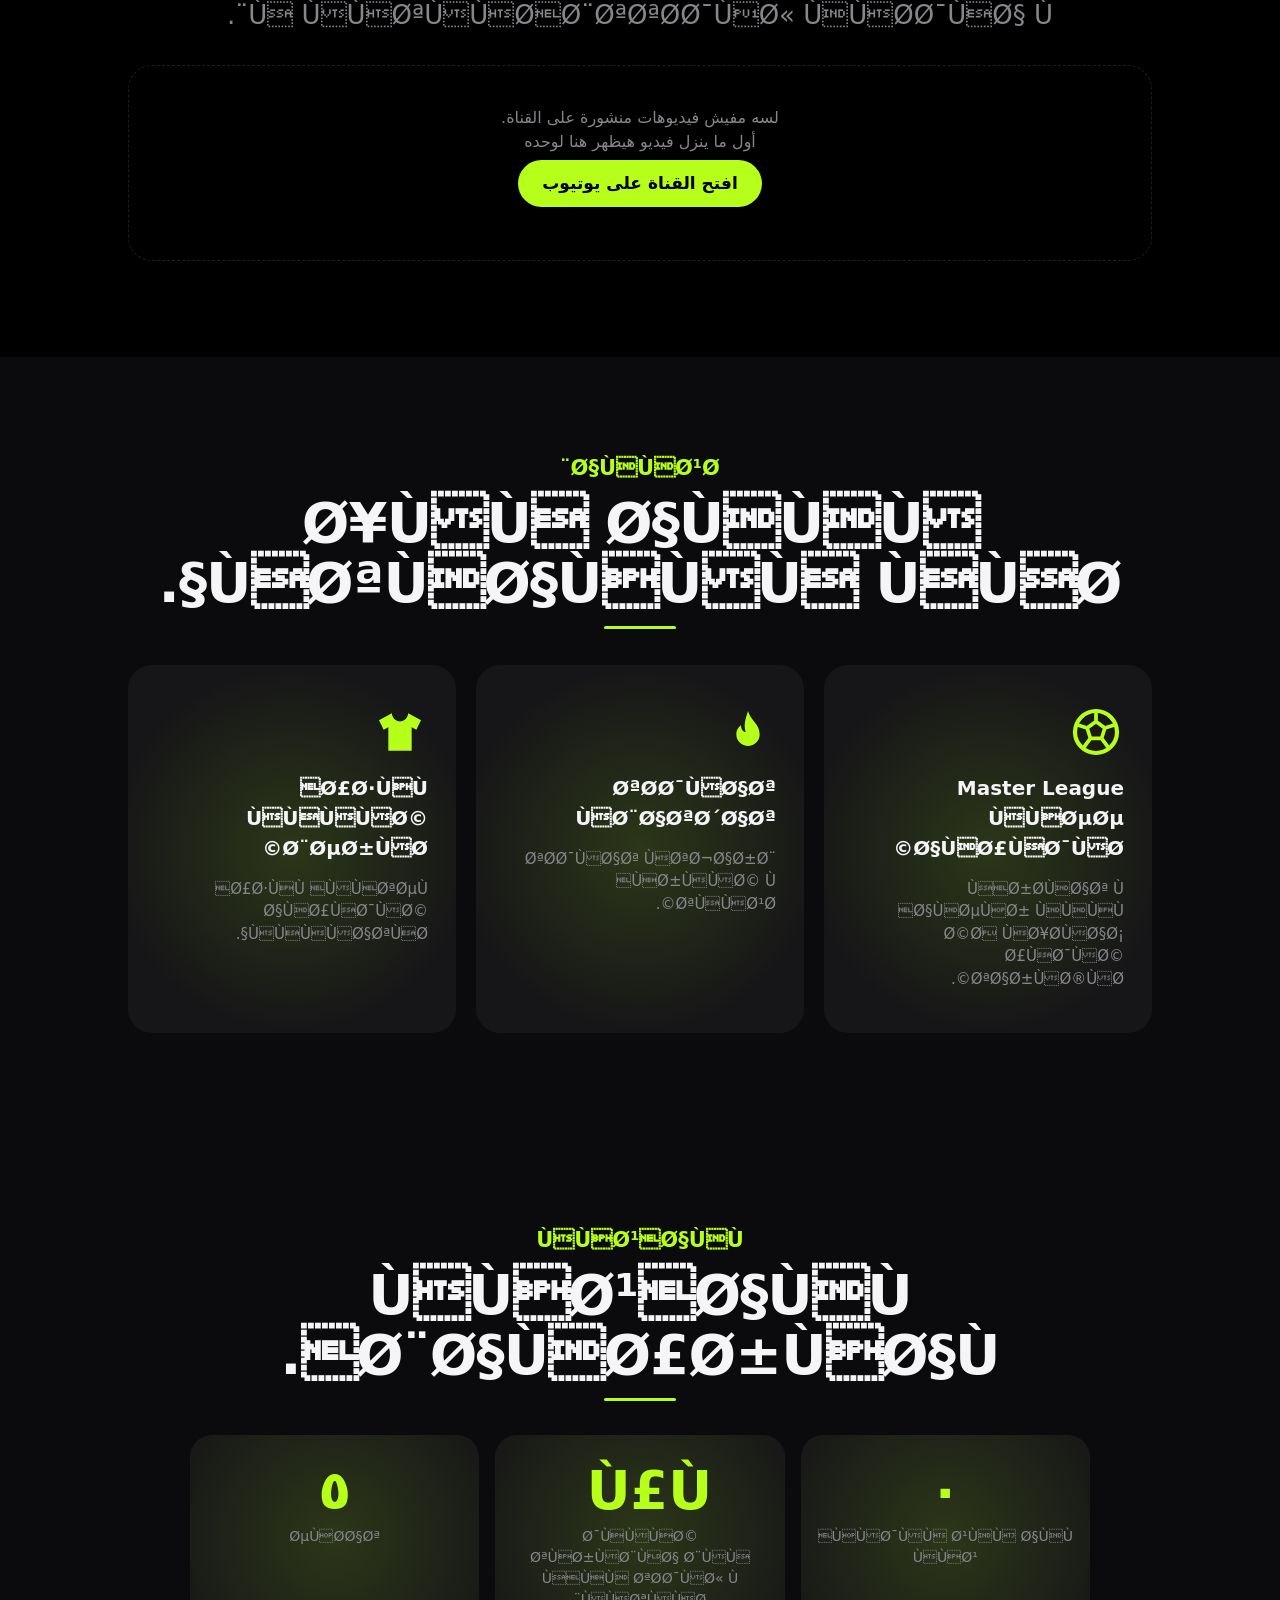
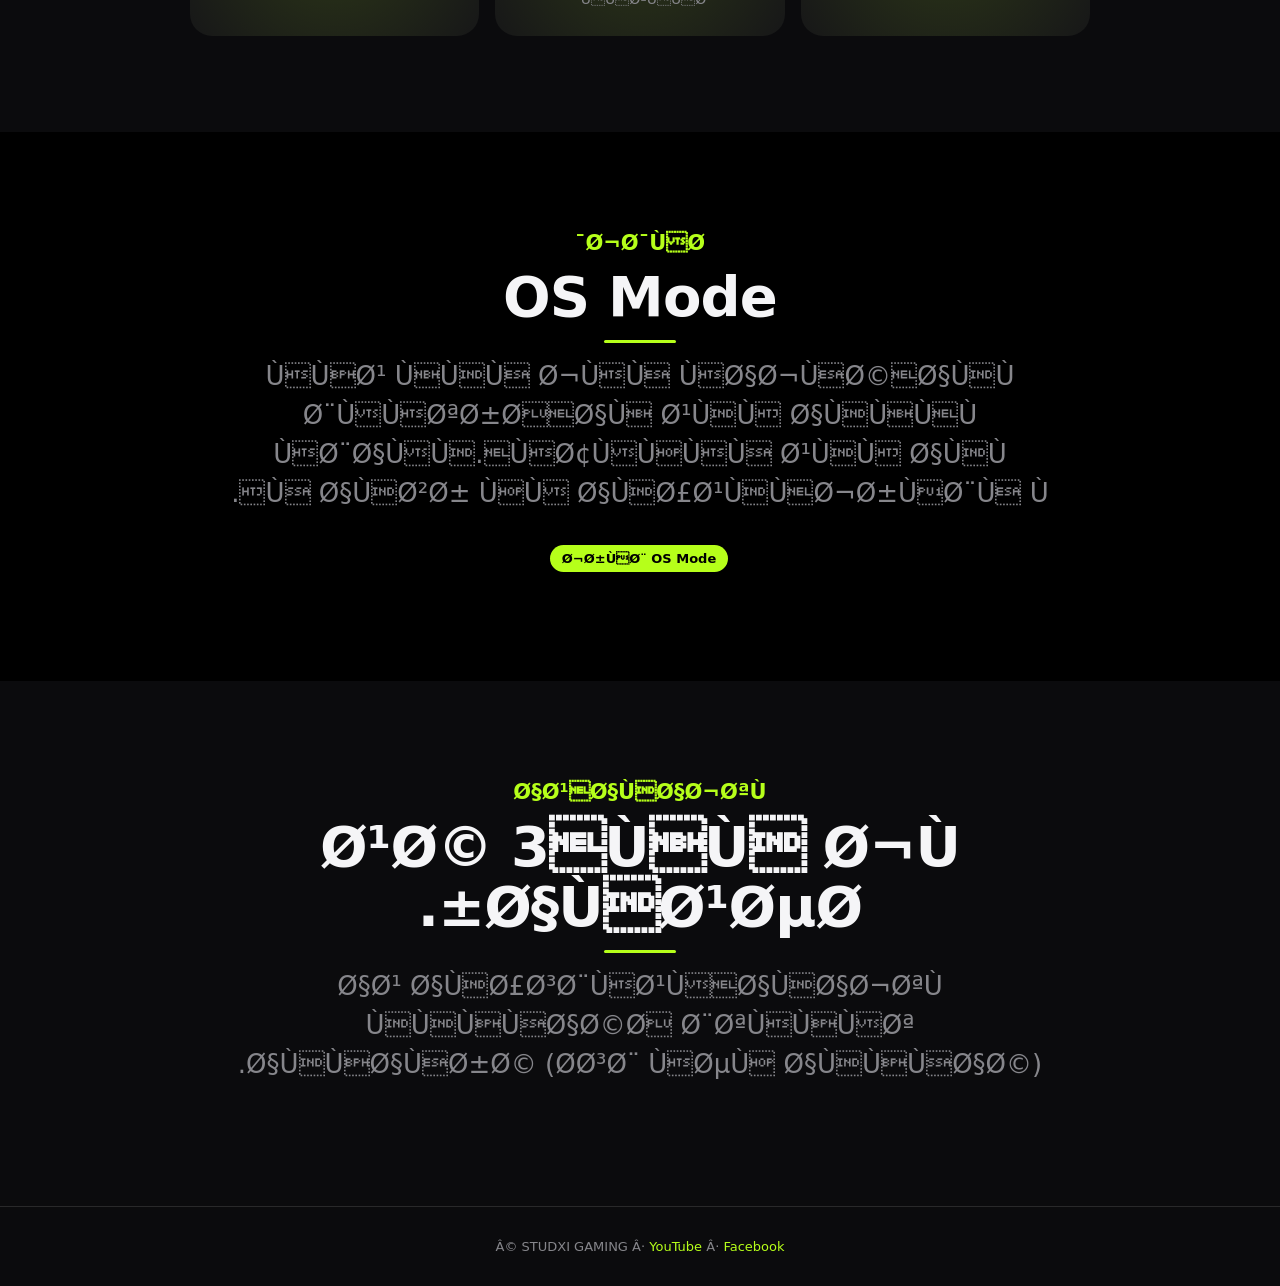
==== commit f3710fc5: "Refactor Arabic content and meta tags in index.html Updated Arabic text and meta tags in index.html." ====
--- a/index.html
+++ b/index.html
@@ -1,7 +1,54 @@
-<!doctype html><html lang="ar" dir="rtl"><head><meta charset="utf-8"><meta name="viewport" content="width=device-width,initial-scale=1,viewport-fit=cover"><title>الرئيسية | STUDXI GAMING</title><meta name="description" content="موقع قناة STUDXI GAMING: فيديوهات كورة وأطقم"><meta name="theme-color" content="#000000"><meta property="og:title" content="الرئيسية | STUDXI GAMING"><meta property="og:image" content="assets/banner.jpg"><link rel="icon" href="assets/logo.jpg"><link rel="stylesheet" href="style.css"><link rel="stylesheet" href="fx.css"></head><body><header class="nav"><div class="bar"><a class="brand" href="index.html"><img src="assets/logo.jpg" alt="STUDXI">STUDXI</a><nav id="nav"><a href="index.html" class="on">الرئيسية</a><a href="videos.html">الفيديوهات</a><a href="about.html">عن القناة</a><a href="community.html">المجتمع</a><a href="kits.html">الأطقم</a><a href="contact.html">تواصل</a></nav><a href="#" class="osbtn">OS Mode</a><button class="burger" id="burger" aria-label="القائمة" aria-expanded="false"><span></span><span></span></button></div></header><main><section class="sec hero"><div class="orbs"><i></i><i></i><i></i></div><img class="logo" src="assets/logo.jpg" alt="شعار STUDXI"><p class="eyebrow">STUDXI GAMING</p><span class="chip"><b></b>بيتحدّث تلقائيًا من يوتيوب</span><h1 class="grad split">كورة بروح طالب.<br>ولمسة مصرية.</h1><p class="lead">محتوى كروي مبني على PES 2017: Master League وقصص الأندية والتحديات وتصميم الأطقم.</p><div><a class="btn" href="https://www.youtube.com/@STUDXIGAMING?sub_confirmation=1" target="_blank" rel="noopener">اشترك في القناة</a><a class="btn ghost" href="videos.html">شوف الفيديوهات</a></div><img class="banner" src="assets/banner.jpg" alt="STUDXI GAMING"></section>
-<div class="ticker" aria-hidden="true"><div class="tk"><span>PES 2017</span><span>Master League</span><span>قصص الأندية</span><span>تحديات</span><span>باتشات</span><span>تصميم الأطقم</span><span>Non-Facecam Reactions</span><span>VTuber Reactions</span><span>PES 2017</span><span>Master League</span><span>قصص الأندية</span><span>تحديات</span><span>باتشات</span><span>تصميم الأطقم</span><span>Non-Facecam Reactions</span><span>VTuber Reactions</span></div><div class="tk"><span>PES 2017</span><span>Master League</span><span>قصص الأندية</span><span>تحديات</span><span>باتشات</span><span>تصميم الأطقم</span><span>Non-Facecam Reactions</span><span>VTuber Reactions</span><span>PES 2017</span><span>Master League</span><span>قصص الأندية</span><span>تحديات</span><span>باتشات</span><span>تصميم الأطقم</span><span>Non-Facecam Reactions</span><span>VTuber Reactions</span></div></div>
-<section class="sec"><div class="wrap"><p class="reveal eyebrow">الجديد</p><h2 class="reveal d1 u">أحدث الفيديوهات.</h2><p class="reveal d2 lead">بتتحدّث لوحدها من يوتيوب.</p><div data-videos="3"></div></div></section>
-<section class="sec alt"><div class="wrap"><p class="reveal eyebrow">اللعب</p><h2 class="reveal d1 u">إيه اللي هتلاقيه هنا.</h2><div class="grid"><div class="reveal zoom card pad tilt"><div class="big"><svg width="56" height="56" viewBox="0 0 24 24"><circle cx="12" cy="12" r="9" fill="none" stroke="currentColor" stroke-width="1.8"/><path d="M12 7.5l3.8 2.8-1.4 4.4H9.6l-1.4-4.4zM12 7.5V3M15.8 10.3l4.4-1.4M14.4 14.7l2.6 3.6M9.6 14.7l-2.6 3.6M8.2 10.3L3.8 8.9" fill="none" stroke="currentColor" stroke-width="1.6" stroke-linejoin="round" stroke-linecap="round"/></svg></div><h3>Master League وقصص الأندية</h3><p class="muted">رحلات من الصفر للقمة، وإحياء أندية تاريخية.</p></div><div class="reveal d1 zoom card pad tilt"><div class="big"><svg width="56" height="56" viewBox="0 0 24 24"><path d="M12 3c1 4 5 5.5 5 10a5 5 0 01-10 0c0-2 1-3 2-4 0 2 1 3 2 3-1-3 0-6 1-9z" fill="currentColor"/></svg></div><h3>تحديات وباتشات</h3><p class="muted">تحديات وتجارب كروية متنوعة.</p></div><div class="reveal d2 zoom card pad tilt"><div class="big"><svg width="56" height="56" viewBox="0 0 24 24"><path d="M8.5 4L3 7l2 4 2-1v10h10V10l2 1 2-4-5.5-3a3.5 3.5 0 01-7 0z" fill="currentColor"/></svg></div><h3>أطقم وهوية بصرية</h3><p class="muted">تصميم أطقم الأندية وهوياتها.</p></div></div></div></section>
-<section class="sec alt"><div class="wrap"><p class="reveal eyebrow">الموقع</p><h2 class="reveal d1 u">الموقع بالأرقام.</h2><div class="stats"><div class="reveal d1 stat"><div class="n" data-vcount data-to="0">0</div><div class="l">فيديو على الموقع</div></div><div class="reveal d2 stat"><div class="n">٣٠</div><div class="l">دقيقة تقريبًا بين كل تحديث من يوتيوب</div></div><div class="reveal d3 stat"><div class="n" data-to="6">0</div><div class="l">صفحات</div></div></div></div></section>
-<section class="sec"><div class="wrap"><p class="reveal eyebrow">جديد</p><h2 class="reveal d1 u">OS Mode</h2><p class="reveal d2 lead">الموقع كله جوه واجهة ماك على الكمبيوتر، وآيفون على الموبايل. جرّبه من الزر في الأعلى.</p><a class="reveal btn osbtn" href="#">جرّب OS Mode</a></div></section>
-<section class="sec alt"><div class="wrap"><p class="reveal eyebrow">الاجتماع</p><h2 class="reveal d1 u">كل جمعة 3 العصر.</h2><p class="reveal d2 lead">الاجتماع الأسبوعي للقناة، بتوقيت القاهرة (حسب وصف القناة).</p></div></section></main><footer>© STUDXI GAMING · <a href="https://www.youtube.com/@STUDXIGAMING" target="_blank" rel="noopener">YouTube</a> · <a href="https://www.facebook.com/share/1B4jHh57b9/" target="_blank" rel="noopener">Facebook</a><br><span id="updated"></span></footer><script>document.getElementById("burger").onclick=function(){var o=document.getElementById("nav").classList.toggle("open");this.setAttribute("aria-expanded",o)};document.querySelectorAll("#nav a").forEach(function(a){a.addEventListener("click",function(){document.getElementById("nav").classList.remove("open")})})</script><script src="icons.js"></script><script src="app.js"></script><script src="os.js"></script><script src="fx.js?v=6"></script></body></html>
+<!doctype html><html lang="ar" dir="rtl"><head><meta charset="utf-8"><meta name="viewport" content="width=device-width,initial-scale=1,viewport-fit=cover"><title>Ø§ÙØ±Ø¦ÙØ³ÙØ© | STUDXI GAMING</title><meta name="description" content="Ù+ÙÙØ¹ ÙÙØ§Ø© STUDXI GAMING: ÙÙØ¯ÙÙÙØ§Øª ÙÙØ±Ø© ÙØ£Ø·ÙÙ+"><meta name="theme-color" content="#000000"><meta property="og:title" content="Ø§ÙØ±Ø¦ÙØ³ÙØ© | STUDXI GAMING"><meta property="og:image" content="assets/banner.jpg"><link rel="icon" href="assets/logo.jpg"><link rel="stylesheet" href="style.css"><link rel="stylesheet" href="fx.css"></head><body><header class="nav"><div class="bar"><a class="brand" href="index.html"><img src="assets/logo.jpg" alt="STUDXI">STUDXI</a><nav id="nav"><a href="index.html" class="on">Ø§ÙØ±Ø¦ÙØ³ÙØ©</a><a href="videos.html">Ø§ÙÙÙØ¯ÙÙÙØ§Øª</a><a href="about.html">Ø¹Ù Ø§ÙÙÙØ§Ø©</a><a href="community.html">Ø§ÙÙ+Ø¬ØªÙ+Ø¹</a><a href="kits.html">Ø§ÙØ£Ø·ÙÙ+</a><a href="contact.html">ØªÙØ§ØµÙ</a></nav><a href="#" class="osbtn">OS Mode</a><button class="burger" id="burger" aria-label="Ø§ÙÙØ§Ø¦Ù+Ø©" aria-expanded="false"><span></span><span></span></button></div></header><main><section class="sec hero"><div class="orbs"><i></i><i></i><i></i></div><img class="logo" src="assets/logo.jpg" alt="Ø´Ø¹Ø§Ø± STUDXI"><p class="eyebrow">STUDXI GAMING</p><span class="chip"><b></b>Ø¨ÙØªØ­Ø¯ÙØ« ØªÙÙØ§Ø¦ÙÙØ§ Ù+Ù ÙÙØªÙÙØ¨</span><h1 class="grad split">ÙÙØ±Ø© Ø¨Ø±ÙØ­ Ø·Ø§ÙØ¨.<br>ÙÙÙ+Ø³Ø© Ù+ØµØ±ÙØ©.</h1><p class="lead">Ù+Ø­ØªÙÙ ÙØ±ÙÙ Ù+Ø¨ÙÙ Ø¹ÙÙ PES 2017: Master League ÙÙØµØµ Ø§ÙØ£ÙØ¯ÙØ© ÙØ§ÙØªØ­Ø¯ÙØ§Øª ÙØªØµÙ+ÙÙ+ Ø§ÙØ£Ø·ÙÙ+.</p><div><a class="btn" href="https://www.youtube.com/@STUDXIGAMING?sub_confirmation=1" target="_blank" rel="noopener">Ø§Ø´ØªØ±Ù ÙÙ Ø§ÙÙÙØ§Ø©</a><a class="btn ghost" href="videos.html">Ø´ÙÙ Ø§ÙÙÙØ¯ÙÙÙØ§Øª</a></div><img class="banner" src="assets/banner.jpg" alt="STUDXI GAMING"></section>
+<div class="ticker" aria-hidden="true"><div class="tk"><span>PES 2017</span><span>Master League</span><span>ÙØµØµ Ø§ÙØ£ÙØ¯ÙØ©</span><span>ØªØ­Ø¯ÙØ§Øª</span><span>Ø¨Ø§ØªØ´Ø§Øª</span><span>ØªØµÙ+ÙÙ+ Ø§ÙØ£Ø·ÙÙ+</span><span>Non-Facecam Reactions</span><span>VTuber Reactions</span><span>PES 2017</span><span>Master League</span><span>ÙØµØµ Ø§ÙØ£ÙØ¯ÙØ©</span><span>ØªØ­Ø¯ÙØ§Øª</span><span>Ø¨Ø§ØªØ´Ø§Øª</span><span>ØªØµÙ+ÙÙ+ Ø§ÙØ£Ø·ÙÙ+</span><span>Non-Facecam Reactions</span><span>VTuber Reactions</span></div><div class="tk"><span>PES 2017</span><span>Master League</span><span>ÙØµØµ Ø§ÙØ£ÙØ¯ÙØ©</span><span>ØªØ­Ø¯ÙØ§Øª</span><span>Ø¨Ø§ØªØ´Ø§Øª</span><span>ØªØµÙ+ÙÙ+ Ø§ÙØ£Ø·ÙÙ+</span><span>Non-Facecam Reactions</span><span>VTuber Reactions</span><span>PES 2017</span><span>Master League</span><span>ÙØµØµ Ø§ÙØ£ÙØ¯ÙØ©</span><span>ØªØ­Ø¯ÙØ§Øª</span><span>Ø¨Ø§ØªØ´Ø§Øª</span><span>ØªØµÙ+ÙÙ+ Ø§ÙØ£Ø·ÙÙ+</span><span>Non-Facecam Reactions</span><span>VTuber Reactions</span></div></div>
+<section class="sec"><div class="wrap"><p class="reveal eyebrow">Ø§ÙØ¬Ø¯ÙØ¯</p><h2 class="reveal d1 u">Ø£Ø­Ø¯Ø« Ø§ÙÙÙØ¯ÙÙÙØ§Øª.</h2><p class="reveal d2 lead">Ø¨ØªØªØ­Ø¯ÙØ« ÙÙØ­Ø¯ÙØ§ Ù+Ù ÙÙØªÙÙØ¨.</p><div data-videos="3"></div></div></section>
+<section class="sec alt"><div class="wrap"><p class="reveal eyebrow">Ø§ÙÙØ¹Ø¨</p><h2 class="reveal d1 u">Ø¥ÙÙ Ø§ÙÙÙ ÙØªÙØ§ÙÙÙ ÙÙØ§.</h2><div class="grid"><div class="reveal zoom card pad tilt"><div class="big"><svg width="56" height="56" viewBox="0 0 24 24"><circle cx="12" cy="12" r="9" fill="none" stroke="currentColor" stroke-width="1.8"/><path d="M12 7.5l3.8 2.8-1.4 4.4H9.6l-1.4-4.4zM12 7.5V3M15.8 10.3l4.4-1.4M14.4 14.7l2.6 3.6M9.6 14.7l-2.6 3.6M8.2 10.3L3.8 8.9" fill="none" stroke="currentColor" stroke-width="1.6" stroke-linejoin="round" stroke-linecap="round"/></svg></div><h3>Master League ÙÙØµØµ Ø§ÙØ£ÙØ¯ÙØ©</h3><p class="muted">Ø±Ø­ÙØ§Øª Ù+Ù Ø§ÙØµÙØ± ÙÙÙÙ+Ø©Ø ÙØ¥Ø­ÙØ§Ø¡ Ø£ÙØ¯ÙØ© ØªØ§Ø±ÙØ®ÙØ©.</p></div><div class="reveal d1 zoom card pad tilt"><div class="big"><svg width="56" height="56" viewBox="0 0 24 24"><path d="M12 3c1 4 5 5.5 5 10a5 5 0 01-10 0c0-2 1-3 2-4 0 2 1 3 2 3-1-3 0-6 1-9z" fill="currentColor"/></svg></div><h3>ØªØ­Ø¯ÙØ§Øª ÙØ¨Ø§ØªØ´Ø§Øª</h3><p class="muted">ØªØ­Ø¯ÙØ§Øª ÙØªØ¬Ø§Ø±Ø¨ ÙØ±ÙÙØ© Ù+ØªÙÙØ¹Ø©.</p></div><div class="reveal d2 zoom card pad tilt"><div class="big"><svg width="56" height="56" viewBox="0 0 24 24"><path d="M8.5 4L3 7l2 4 2-1v10h10V10l2 1 2-4-5.5-3a3.5 3.5 0 01-7 0z" fill="currentColor"/></svg></div><h3>Ø£Ø·ÙÙ+ ÙÙÙÙØ© Ø¨ØµØ±ÙØ©</h3><p class="muted">ØªØµÙ+ÙÙ+ Ø£Ø·ÙÙ+ Ø§ÙØ£ÙØ¯ÙØ© ÙÙÙÙØ§ØªÙØ§.</p></div></div></div></section>
+<section class="sec alt"><div class="wrap"><p class="reveal eyebrow">Ø§ÙÙ+ÙÙØ¹</p><h2 class="reveal d1 u">Ø§ÙÙ+ÙÙØ¹ Ø¨Ø§ÙØ£Ø±ÙØ§Ù+.</h2><div class="stats"><div class="reveal d1 stat"><div class="n" data-vcount data-to="0">0</div><div class="l">ÙÙØ¯ÙÙ Ø¹ÙÙ Ø§ÙÙ+ÙÙØ¹</div></div><div class="reveal d2 stat"><div class="n">Ù£Ù </div><div class="l">Ø¯ÙÙÙØ© ØªÙØ±ÙØ¨ÙØ§ Ø¨ÙÙ ÙÙ ØªØ­Ø¯ÙØ« Ù+Ù ÙÙØªÙÙØ¨</div></div><div class="reveal d3 stat"><div class="n" data-to="6">0</div><div class="l">ØµÙØ­Ø§Øª</div></div></div></div></section>
+<section class="sec"><div class="wrap"><p class="reveal eyebrow">Ø¬Ø¯ÙØ¯</p><h2 class="reveal d1 u">OS Mode</h2><p class="reveal d2 lead">Ø§ÙÙ+ÙÙØ¹ ÙÙÙ Ø¬ÙÙ ÙØ§Ø¬ÙØ© Ù+Ø§Ù Ø¹ÙÙ Ø§ÙÙÙ+Ø¨ÙÙØªØ±Ø ÙØ¢ÙÙÙÙ Ø¹ÙÙ Ø§ÙÙ+ÙØ¨Ø§ÙÙ. Ø¬Ø±ÙØ¨Ù Ù+Ù Ø§ÙØ²Ø± ÙÙ Ø§ÙØ£Ø¹ÙÙ.</p><a class="reveal btn osbtn" href="#">Ø¬Ø±ÙØ¨ OS Mode</a></div></section>
+<section class="sec alt"><div class="wrap"><p class="reveal eyebrow">Ø§ÙØ§Ø¬ØªÙ+Ø§Ø¹</p><h2 class="reveal d1 u">ÙÙ Ø¬Ù+Ø¹Ø© 3 Ø§ÙØ¹ØµØ±.</h2><p class="reveal d2 lead">Ø§ÙØ§Ø¬ØªÙ+Ø§Ø¹ Ø§ÙØ£Ø³Ø¨ÙØ¹Ù ÙÙÙÙØ§Ø©Ø Ø¨ØªÙÙÙØª Ø§ÙÙØ§ÙØ±Ø© (Ø­Ø³Ø¨ ÙØµÙ Ø§ÙÙÙØ§Ø©).</p></div></section></main><footer>Â© STUDXI GAMING Â· <a href="https://www.youtube.com/@STUDXIGAMING" target="_blank" rel="noopener">YouTube</a> Â· <a href="https://www.facebook.com/share/1B4jHh57b9/" target="_blank" rel="noopener">Facebook</a><br><span id="updated"></span></footer><script>document.getElementById("burger").onclick=function(){var o=document.getElementById("nav").classList.toggle("open");this.setAttribute("aria-expanded",o)};document.querySelectorAll("#nav a").forEach(function(a){a.addEventListener("click",function(){document.getElementById("nav").classList.remove("open")})})</script><script src="icons.js"></script><script src="app.js"></script><script src="os.js"></script><script src="fx.js?v=8"></script></body></html>
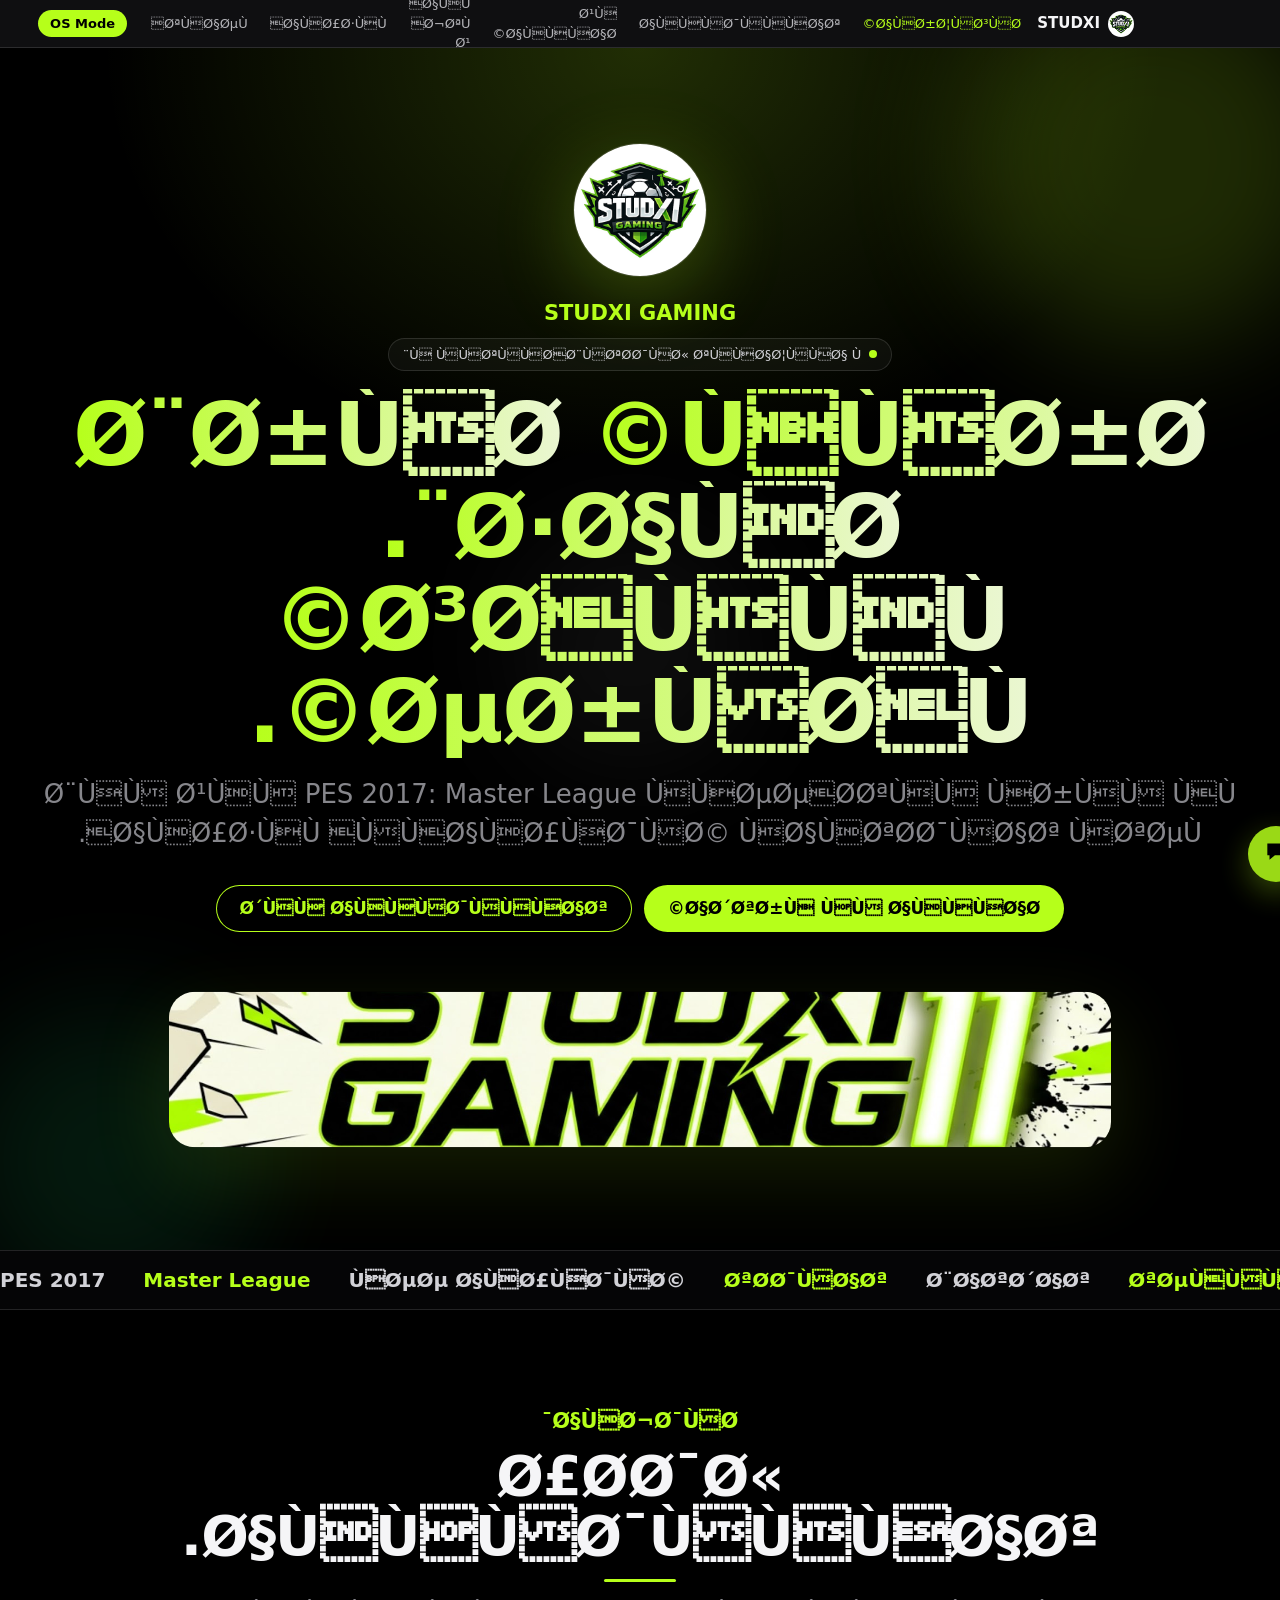
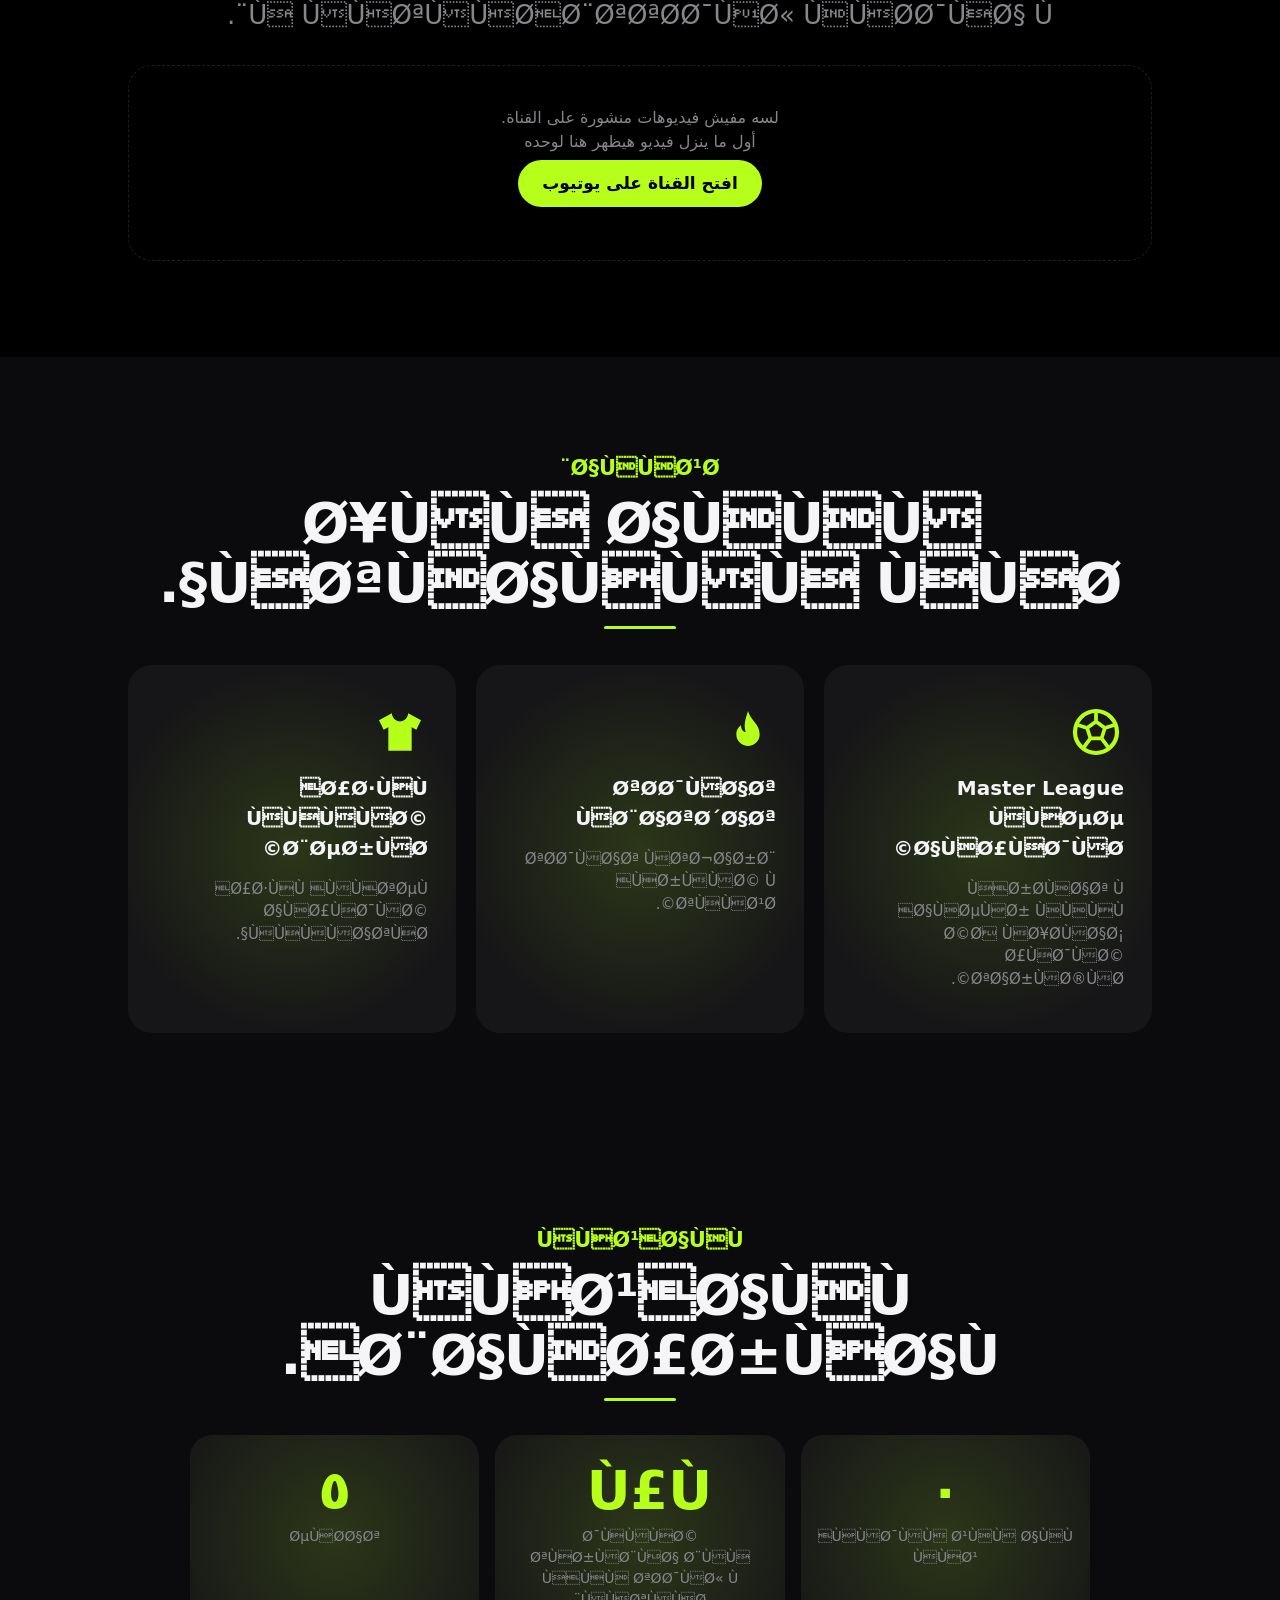
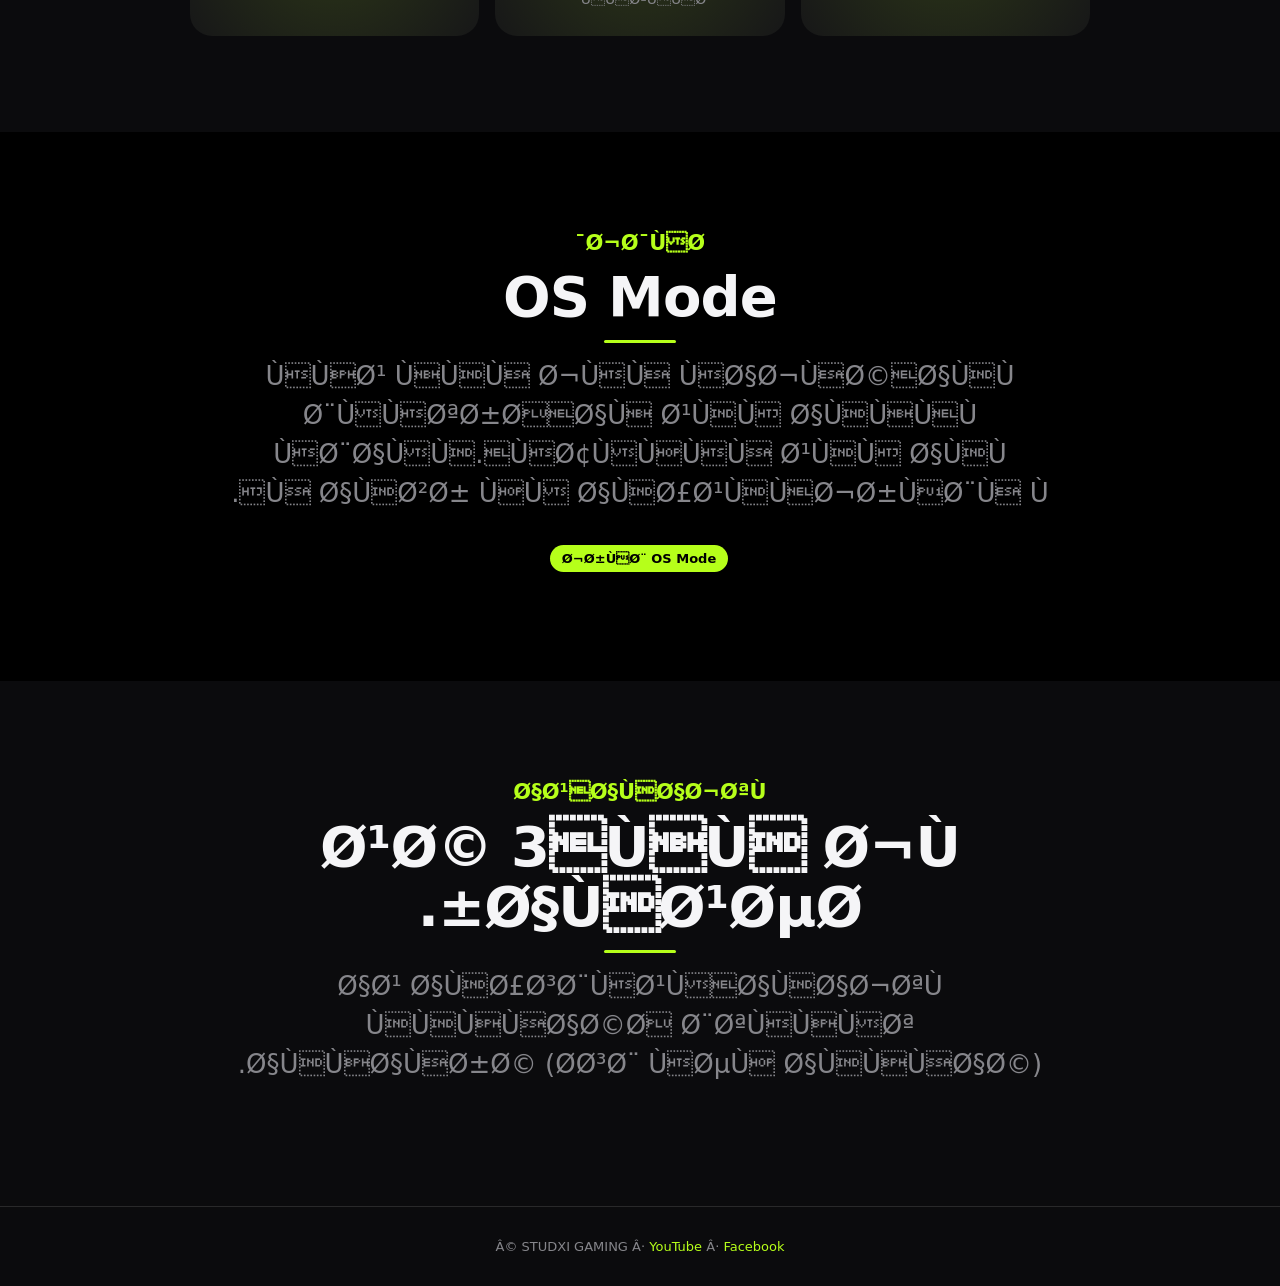
==== commit cc63f74d: "Add new section for 'أجتماع' in index.html Added a new section for 'أجتماع' with relevant content." ====
--- a/index.html
+++ b/index.html
@@ -51,4 +51,4 @@
 <section class="sec alt"><div class="wrap"><p class="reveal eyebrow">Ø§ÙØ§Ø¬ØªÙ Ø§Ø¹</p><h2 class="reveal d1 u">ÙÙ Ø¬Ù Ø¹Ø© 3 Ø§ÙØ¹ØµØ±.</h2><p class="reveal d2 lead">Ø§ÙØ§Ø¬ØªÙ-Ø§Ø¹ Ø§ÙØ£Ø³Ø¨ÙØ¹Ù ÙÙÙÙØ§Ø©Ø Ø¨ØªÙÙÙØª Ø§ÙÙØ§ÙØ±Ø© (Ø­Ø³Ø¨ ÙØµÙ Ø§ÙÙÙØ§Ø©).</p></div></section></main><footer>Â© STUDXI GAMING Â· <a href="https://www.youtube.com/@STUDXIGAMING" target="_blank" rel="noopener">YouTube</a> Â· <a href="https://www.facebook.com/share/1B4jHh57b9/" target="_blank" rel="noopener">Facebook</a><br><span id="updated"></span></footer><script>document.getElementById("burger").onclick=function(){var o=document.getElementById("nav").classList.toggle("open");this.setAttribute("aria-expanded",o)};document.querySelectorAll("#nav a").forEach(function(a){a.addEventListener("click",function(){document.getElementById("nav").classList.remove("open")})})</script><script src="icons.js"></script><script src="app.js"></script><script src="os.js"></script><script src="fx.js?v=8"></script></body></html>
+Ø§Ø¹ Ø§ÙØ£Ø³Ø¨ÙØ¹Ù ÙÙÙÙØ§Ø©Ø Ø¨ØªÙÙÙØª Ø§ÙÙØ§ÙØ±Ø© (Ø­Ø³Ø¨ ÙØµÙ Ø§ÙÙÙØ§Ø©).</p></div></section></main><footer>Â© STUDXI GAMING Â· <a href="https://www.youtube.com/@STUDXIGAMING" target="_blank" rel="noopener">YouTube</a> Â· <a href="https://www.facebook.com/share/1B4jHh57b9/" target="_blank" rel="noopener">Facebook</a><br><span id="updated"></span></footer><script>document.getElementById("burger").onclick=function(){var o=document.getElementById("nav").classList.toggle("open");this.setAttribute("aria-expanded",o)};document.querySelectorAll("#nav a").forEach(function(a){a.addEventListener("click",function(){document.getElementById("nav").classList.remove("open")})})</script><script src="icons.js"></script><script src="app.js"></script><script src="os.js"></script><script src="fx.js?v=9"></script></body></html>
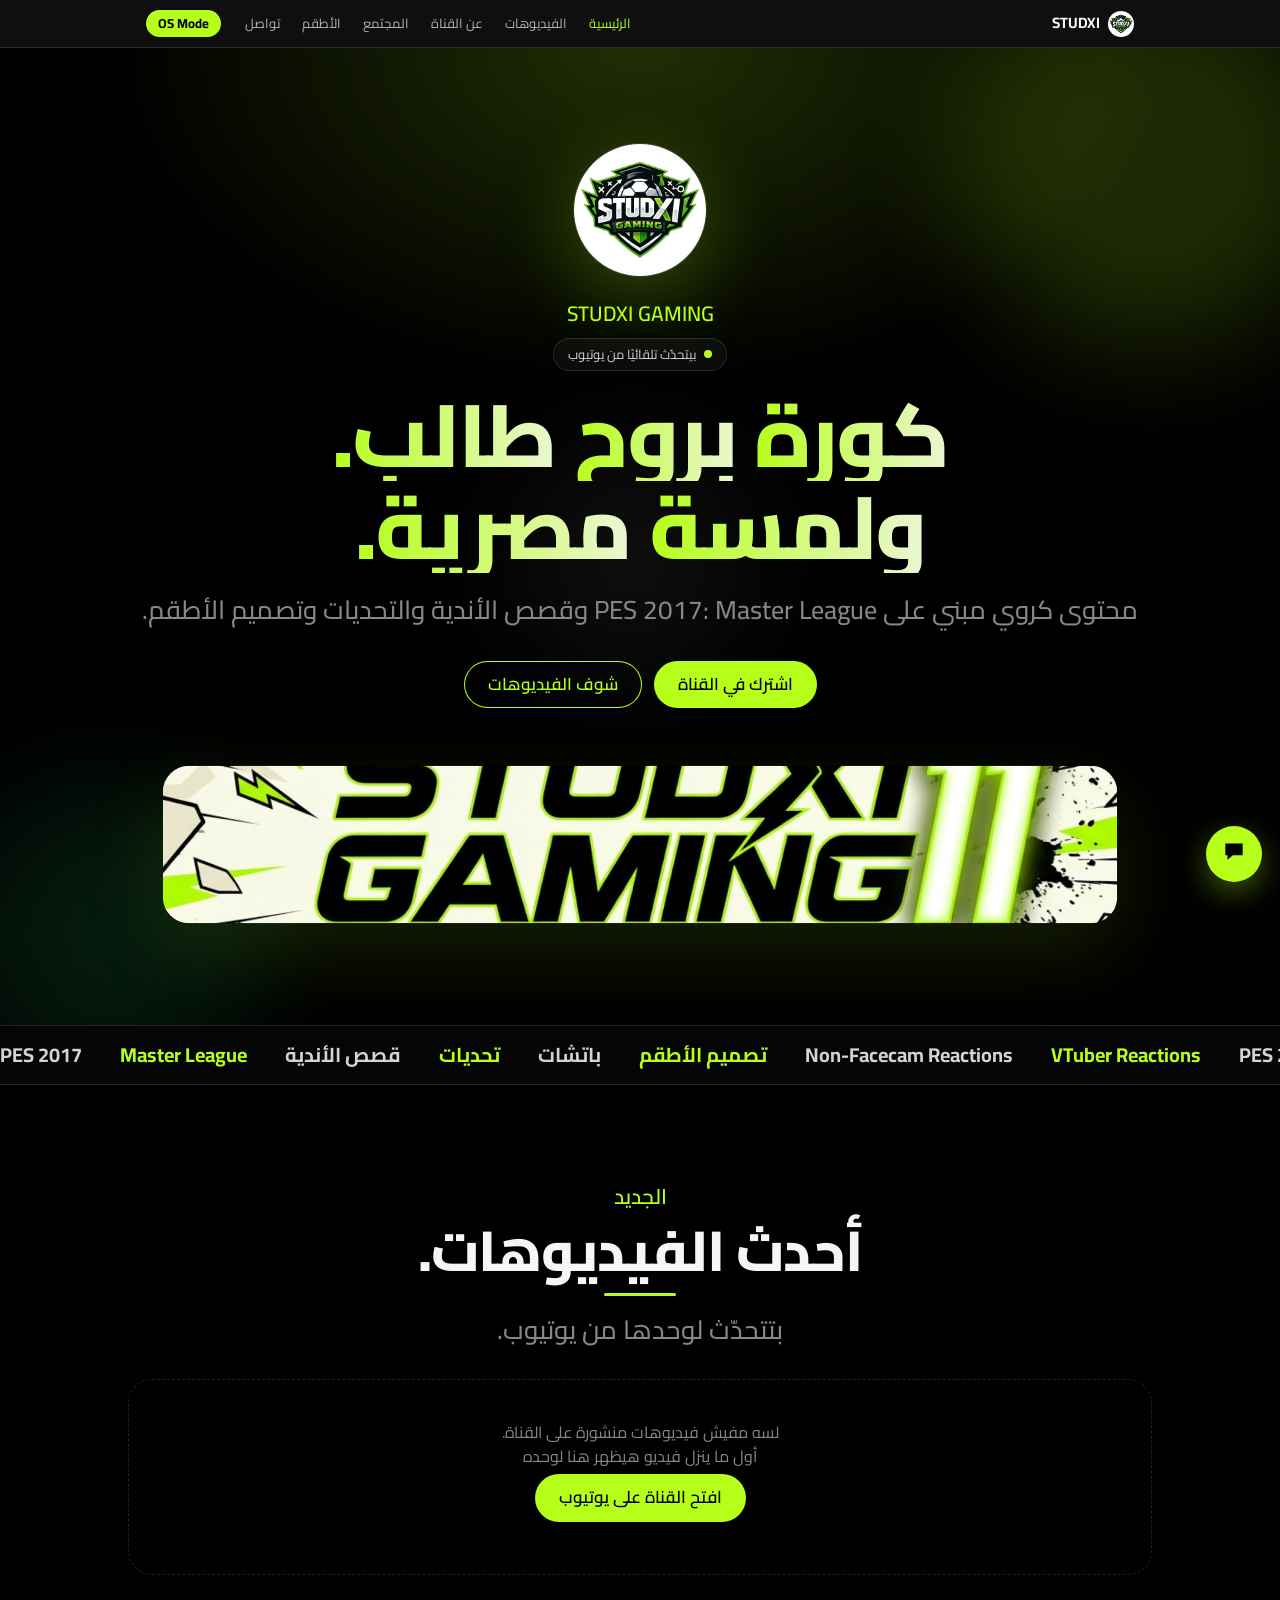
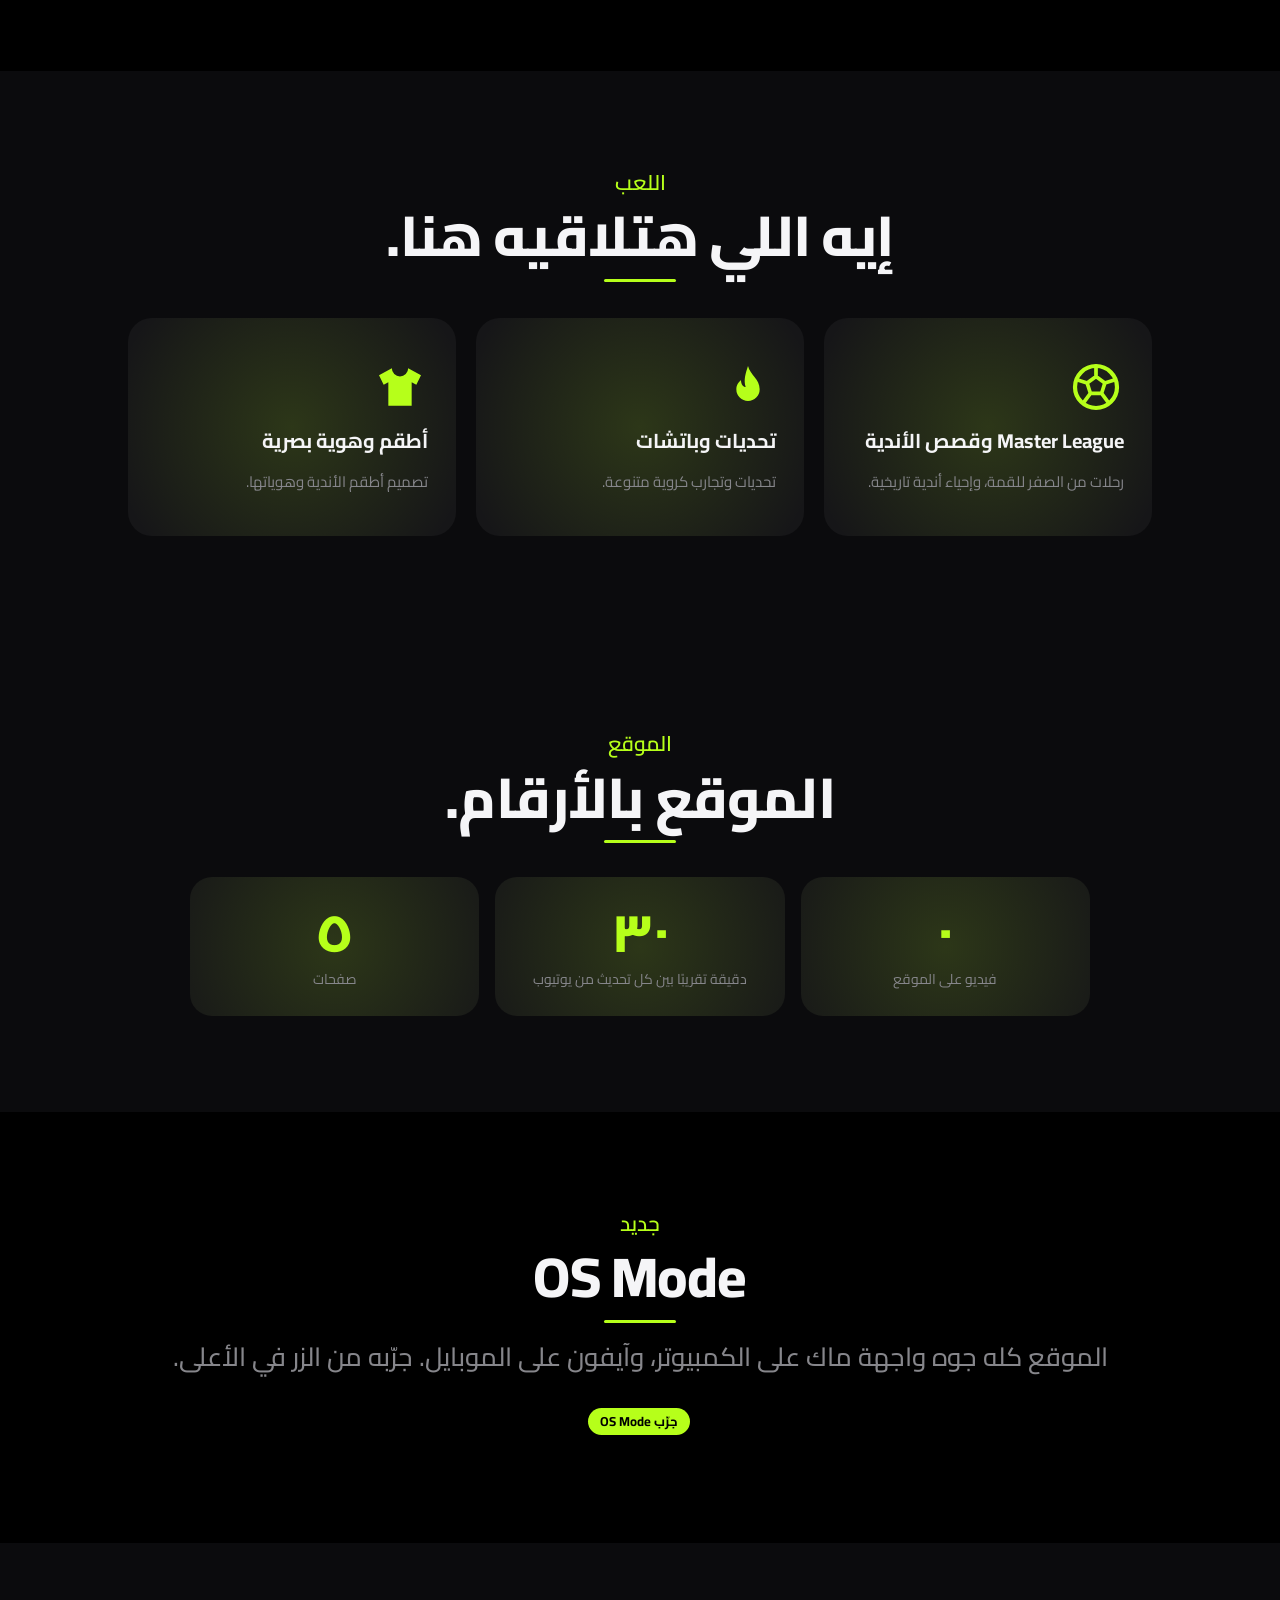
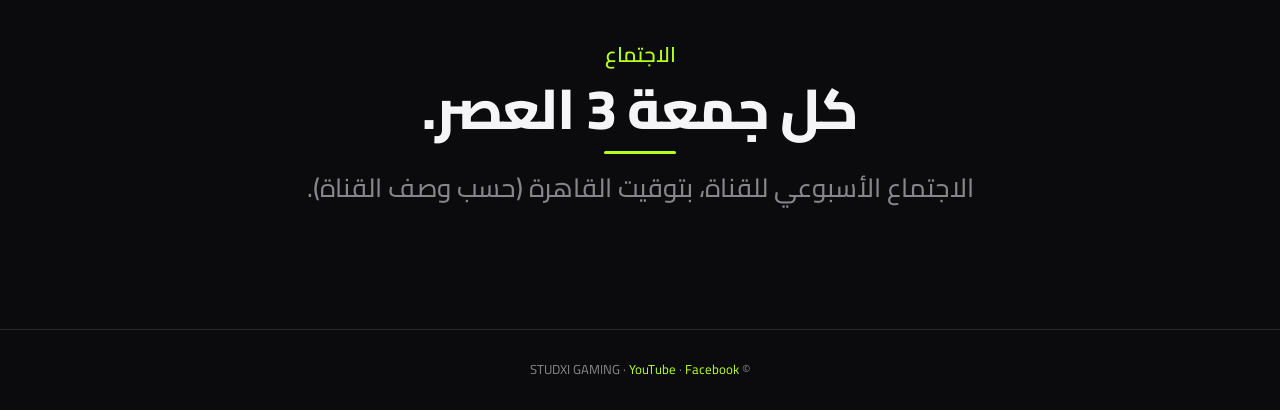
==== commit cd438c79: "Revise homepage content and structure Updated the homepage content and structure for STUDXI GAMING, " ====
--- a/index.html
+++ b/index.html
@@ -1,54 +1,7 @@
-<!doctype html><html lang="ar" dir="rtl"><head><meta charset="utf-8"><meta name="viewport" content="width=device-width,initial-scale=1,viewport-fit=cover"><title>Ø§ÙØ±Ø¦ÙØ³ÙØ© | STUDXI GAMING</title><meta name="description" content="Ù-ÙÙØ¹ ÙÙØ§Ø© STUDXI GAMING: ÙÙØ¯ÙÙÙØ§Øª ÙÙØ±Ø© ÙØ£Ø·ÙÙ-"><meta name="theme-color" content="#000000"><meta property="og:title" content="Ø§ÙØ±Ø¦ÙØ³ÙØ© | STUDXI GAMING"><meta property="og:image" content="assets/banner.jpg"><link rel="icon" href="assets/logo.jpg"><link rel="stylesheet" href="style.css"><link rel="stylesheet" href="fx.css"></head><body><header class="nav"><div class="bar"><a class="brand" href="index.html"><img src="assets/logo.jpg" alt="STUDXI">STUDXI</a><nav id="nav"><a href="index.html" class="on">Ø§ÙØ±Ø¦ÙØ³ÙØ©</a><a href="videos.html">Ø§ÙÙÙØ¯ÙÙÙØ§Øª</a><a href="about.html">Ø¹Ù Ø§ÙÙÙØ§Ø©</a><a href="community.html">Ø§ÙÙ-Ø¬ØªÙ-Ø¹</a><a href="kits.html">Ø§ÙØ£Ø·ÙÙ-</a><a href="contact.html">ØªÙØ§ØµÙ</a></nav><a href="#" class="osbtn">OS Mode</a><button class="burger" id="burger" aria-label="Ø§ÙÙØ§Ø¦Ù-Ø©" aria-expanded="false"><span></span><span></span></button></div></header><main><section class="sec hero"><div class="orbs"><i></i><i></i><i></i></div><img class="logo" src="assets/logo.jpg" alt="Ø´Ø¹Ø§Ø± STUDXI"><p class="eyebrow">STUDXI GAMING</p><span class="chip"><b></b>Ø¨ÙØªØ­Ø¯ÙØ« ØªÙÙØ§Ø¦ÙÙØ§ Ù-Ù ÙÙØªÙÙØ¨</span><h1 class="grad split">ÙÙØ±Ø© Ø¨Ø±ÙØ­ Ø·Ø§ÙØ¨.<br>ÙÙÙ-Ø³Ø© Ù-ØµØ±ÙØ©.</h1><p class="lead">Ù-Ø­ØªÙÙ ÙØ±ÙÙ Ù-Ø¨ÙÙ Ø¹ÙÙ PES 2017: Master League ÙÙØµØµ Ø§ÙØ£ÙØ¯ÙØ© ÙØ§ÙØªØ­Ø¯ÙØ§Øª ÙØªØµÙ-ÙÙ- Ø§ÙØ£Ø·ÙÙ-.</p><div><a class="btn" href="https://www.youtube.com/@STUDXIGAMING?sub_confirmation=1" target="_blank" rel="noopener">Ø§Ø´ØªØ±Ù ÙÙ Ø§ÙÙÙØ§Ø©</a><a class="btn ghost" href="videos.html">Ø´ÙÙ Ø§ÙÙÙØ¯ÙÙÙØ§Øª</a></div><img class="banner" src="assets/banner.jpg" alt="STUDXI GAMING"></section>
-<div class="ticker" aria-hidden="true"><div class="tk"><span>PES 2017</span><span>Master League</span><span>ÙØµØµ Ø§ÙØ£ÙØ¯ÙØ©</span><span>ØªØ­Ø¯ÙØ§Øª</span><span>Ø¨Ø§ØªØ´Ø§Øª</span><span>ØªØµÙ-ÙÙ- Ø§ÙØ£Ø·ÙÙ-</span><span>Non-Facecam Reactions</span><span>VTuber Reactions</span><span>PES 2017</span><span>Master League</span><span>ÙØµØµ Ø§ÙØ£ÙØ¯ÙØ©</span><span>ØªØ­Ø¯ÙØ§Øª</span><span>Ø¨Ø§ØªØ´Ø§Øª</span><span>ØªØµÙ-ÙÙ- Ø§ÙØ£Ø·ÙÙ-</span><span>Non-Facecam Reactions</span><span>VTuber Reactions</span></div><div class="tk"><span>PES 2017</span><span>Master League</span><span>ÙØµØµ Ø§ÙØ£ÙØ¯ÙØ©</span><span>ØªØ­Ø¯ÙØ§Øª</span><span>Ø¨Ø§ØªØ´Ø§Øª</span><span>ØªØµÙ-ÙÙ- Ø§ÙØ£Ø·ÙÙ-</span><span>Non-Facecam Reactions</span><span>VTuber Reactions</span><span>PES 2017</span><span>Master League</span><span>ÙØµØµ Ø§ÙØ£ÙØ¯ÙØ©</span><span>ØªØ­Ø¯ÙØ§Øª</span><span>Ø¨Ø§ØªØ´Ø§Øª</span><span>ØªØµÙ-ÙÙ- Ø§ÙØ£Ø·ÙÙ-</span><span>Non-Facecam Reactions</span><span>VTuber Reactions</span></div></div>
-<section class="sec"><div class="wrap"><p class="reveal eyebrow">Ø§ÙØ¬Ø¯ÙØ¯</p><h2 class="reveal d1 u">Ø£Ø­Ø¯Ø« Ø§ÙÙÙØ¯ÙÙÙØ§Øª.</h2><p class="reveal d2 lead">Ø¨ØªØªØ­Ø¯ÙØ« ÙÙØ­Ø¯ÙØ§ Ù-Ù ÙÙØªÙÙØ¨.</p><div data-videos="3"></div></div></section>
-<section class="sec alt"><div class="wrap"><p class="reveal eyebrow">Ø§ÙÙØ¹Ø¨</p><h2 class="reveal d1 u">Ø¥ÙÙ Ø§ÙÙÙ ÙØªÙØ§ÙÙÙ ÙÙØ§.</h2><div class="grid"><div class="reveal zoom card pad tilt"><div class="big"><svg width="56" height="56" viewBox="0 0 24 24"><circle cx="12" cy="12" r="9" fill="none" stroke="currentColor" stroke-width="1.8"/><path d="M12 7.5l3.8 2.8-1.4 4.4H9.6l-1.4-4.4zM12 7.5V3M15.8 10.3l4.4-1.4M14.4 14.7l2.6 3.6M9.6 14.7l-2.6 3.6M8.2 10.3L3.8 8.9" fill="none" stroke="currentColor" stroke-width="1.6" stroke-linejoin="round" stroke-linecap="round"/></svg></div><h3>Master League ÙÙØµØµ Ø§ÙØ£ÙØ¯ÙØ©</h3><p class="muted">Ø±Ø­ÙØ§Øª Ù-Ù Ø§ÙØµÙØ± ÙÙÙÙ-Ø©Ø ÙØ¥Ø­ÙØ§Ø¡ Ø£ÙØ¯ÙØ© ØªØ§Ø±ÙØ®ÙØ©.</p></div><div class="reveal d1 zoom card pad tilt"><div class="big"><svg width="56" height="56" viewBox="0 0 24 24"><path d="M12 3c1 4 5 5.5 5 10a5 5 0 01-10 0c0-2 1-3 2-4 0 2 1 3 2 3-1-3 0-6 1-9z" fill="currentColor"/></svg></div><h3>ØªØ­Ø¯ÙØ§Øª ÙØ¨Ø§ØªØ´Ø§Øª</h3><p class="muted">ØªØ­Ø¯ÙØ§Øª ÙØªØ¬Ø§Ø±Ø¨ ÙØ±ÙÙØ© Ù-ØªÙÙØ¹Ø©.</p></div><div class="reveal d2 zoom card pad tilt"><div class="big"><svg width="56" height="56" viewBox="0 0 24 24"><path d="M8.5 4L3 7l2 4 2-1v10h10V10l2 1 2-4-5.5-3a3.5 3.5 0 01-7 0z" fill="currentColor"/></svg></div><h3>Ø£Ø·ÙÙ- ÙÙÙÙØ© Ø¨ØµØ±ÙØ©</h3><p class="muted">ØªØµÙ-ÙÙ- Ø£Ø·ÙÙ- Ø§ÙØ£ÙØ¯ÙØ© ÙÙÙÙØ§ØªÙØ§.</p></div></div></div></section>
-<section class="sec alt"><div class="wrap"><p class="reveal eyebrow">Ø§ÙÙ-ÙÙØ¹</p><h2 class="reveal d1 u">Ø§ÙÙ-ÙÙØ¹ Ø¨Ø§ÙØ£Ø±ÙØ§Ù-.</h2><div class="stats"><div class="reveal d1 stat"><div class="n" data-vcount data-to="0">0</div><div class="l">ÙÙØ¯ÙÙ Ø¹ÙÙ Ø§ÙÙ-ÙÙØ¹</div></div><div class="reveal d2 stat"><div class="n">Ù£Ù </div><div class="l">Ø¯ÙÙÙØ© ØªÙØ±ÙØ¨ÙØ§ Ø¨ÙÙ ÙÙ ØªØ­Ø¯ÙØ« Ù-Ù ÙÙØªÙÙØ¨</div></div><div class="reveal d3 stat"><div class="n" data-to="6">0</div><div class="l">ØµÙØ­Ø§Øª</div></div></div></div></section>
-<section class="sec"><div class="wrap"><p class="reveal eyebrow">Ø¬Ø¯ÙØ¯</p><h2 class="reveal d1 u">OS Mode</h2><p class="reveal d2 lead">Ø§ÙÙ-ÙÙØ¹ ÙÙÙ Ø¬ÙÙ ÙØ§Ø¬ÙØ© Ù-Ø§Ù Ø¹ÙÙ Ø§ÙÙÙ-Ø¨ÙÙØªØ±Ø ÙØ¢ÙÙÙÙ Ø¹ÙÙ Ø§ÙÙ-ÙØ¨Ø§ÙÙ. Ø¬Ø±ÙØ¨Ù Ù-Ù Ø§ÙØ²Ø± ÙÙ Ø§ÙØ£Ø¹ÙÙ.</p><a class="reveal btn osbtn" href="#">Ø¬Ø±ÙØ¨ OS Mode</a></div></section>
-<section class="sec alt"><div class="wrap"><p class="reveal eyebrow">Ø§ÙØ§Ø¬ØªÙ-Ø§Ø¹</p><h2 class="reveal d1 u">ÙÙ Ø¬Ù-Ø¹Ø© 3 Ø§ÙØ¹ØµØ±.</h2><p class="reveal d2 lead">Ø§ÙØ§Ø¬ØªÙ-Ø§Ø¹ Ø§ÙØ£Ø³Ø¨ÙØ¹Ù ÙÙÙÙØ§Ø©Ø Ø¨ØªÙÙÙØª Ø§ÙÙØ§ÙØ±Ø© (Ø­Ø³Ø¨ ÙØµÙ Ø§ÙÙÙØ§Ø©).</p></div></section></main><footer>Â© STUDXI GAMING Â· <a href="https://www.youtube.com/@STUDXIGAMING" target="_blank" rel="noopener">YouTube</a> Â· <a href="https://www.facebook.com/share/1B4jHh57b9/" target="_blank" rel="noopener">Facebook</a><br><span id="updated"></span></footer><script>document.getElementById("burger").onclick=function(){var o=document.getElementById("nav").classList.toggle("open");this.setAttribute("aria-expanded",o)};document.querySelectorAll("#nav a").forEach(function(a){a.addEventListener("click",function(){document.getElementById("nav").classList.remove("open")})})</script><script src="icons.js"></script><script src="app.js"></script><script src="os.js"></script><script src="fx.js?v=9"></script></body></html>
+<!doctype html><html lang="ar" dir="rtl"><head><meta charset="utf-8"><meta name="viewport" content="width=device-width,initial-scale=1,viewport-fit=cover"><title>الرئيسية | STUDXI GAMING</title><meta name="description" content="موقع قناة STUDXI GAMING: فيديوهات كورة وأطقم"><meta name="theme-color" content="#000000"><meta property="og:title" content="الرئيسية | STUDXI GAMING"><meta property="og:image" content="assets/banner.jpg"><link rel="icon" href="assets/logo.jpg"><link rel="preconnect" href="https://fonts.googleapis.com"><link rel="preconnect" href="https://fonts.gstatic.com" crossorigin><link rel="stylesheet" href="https://fonts.googleapis.com/css2?family=Cairo:wght@400;600;700;800&display=swap"><link rel="stylesheet" href="style.css"><link rel="stylesheet" href="fx.css"></head><body><header class="nav"><div class="bar"><a class="brand" href="index.html"><img src="assets/logo.jpg" alt="STUDXI">STUDXI</a><nav id="nav"><a href="index.html" class="on">الرئيسية</a><a href="videos.html">الفيديوهات</a><a href="about.html">عن القناة</a><a href="community.html">المجتمع</a><a href="kits.html">الأطقم</a><a href="contact.html">تواصل</a></nav><a href="#" class="osbtn">OS Mode</a><button class="burger" id="burger" aria-label="القائمة" aria-expanded="false"><span></span><span></span></button></div></header><main><section class="sec hero"><div class="orbs"><i></i><i></i><i></i></div><img class="logo" src="assets/logo.jpg" alt="شعار STUDXI"><p class="eyebrow">STUDXI GAMING</p><span class="chip"><b></b>بيتحدّث تلقائيًا من يوتيوب</span><h1 class="grad split">كورة بروح طالب.<br>ولمسة مصرية.</h1><p class="lead">محتوى كروي مبني على PES 2017: Master League وقصص الأندية والتحديات وتصميم الأطقم.</p><div><a class="btn" href="https://www.youtube.com/@STUDXIGAMING?sub_confirmation=1" target="_blank" rel="noopener">اشترك في القناة</a><a class="btn ghost" href="videos.html">شوف الفيديوهات</a></div><img class="banner" src="assets/banner.jpg" alt="STUDXI GAMING"></section>
+<div class="ticker" aria-hidden="true"><div class="tk"><span>PES 2017</span><span>Master League</span><span>قصص الأندية</span><span>تحديات</span><span>باتشات</span><span>تصميم الأطقم</span><span>Non-Facecam Reactions</span><span>VTuber Reactions</span><span>PES 2017</span><span>Master League</span><span>قصص الأندية</span><span>تحديات</span><span>باتشات</span><span>تصميم الأطقم</span><span>Non-Facecam Reactions</span><span>VTuber Reactions</span></div><div class="tk"><span>PES 2017</span><span>Master League</span><span>قصص الأندية</span><span>تحديات</span><span>باتشات</span><span>تصميم الأطقم</span><span>Non-Facecam Reactions</span><span>VTuber Reactions</span><span>PES 2017</span><span>Master League</span><span>قصص الأندية</span><span>تحديات</span><span>باتشات</span><span>تصميم الأطقم</span><span>Non-Facecam Reactions</span><span>VTuber Reactions</span></div></div>
+<section class="sec"><div class="wrap"><p class="reveal eyebrow">الجديد</p><h2 class="reveal d1 u">أحدث الفيديوهات.</h2><p class="reveal d2 lead">بتتحدّث لوحدها من يوتيوب.</p><div data-videos="3"></div></div></section>
+<section class="sec alt"><div class="wrap"><p class="reveal eyebrow">اللعب</p><h2 class="reveal d1 u">إيه اللي هتلاقيه هنا.</h2><div class="grid"><div class="reveal zoom card pad tilt"><div class="big"><svg width="56" height="56" viewBox="0 0 24 24"><circle cx="12" cy="12" r="9" fill="none" stroke="currentColor" stroke-width="1.8"/><path d="M12 7.5l3.8 2.8-1.4 4.4H9.6l-1.4-4.4zM12 7.5V3M15.8 10.3l4.4-1.4M14.4 14.7l2.6 3.6M9.6 14.7l-2.6 3.6M8.2 10.3L3.8 8.9" fill="none" stroke="currentColor" stroke-width="1.6" stroke-linejoin="round" stroke-linecap="round"/></svg></div><h3>Master League وقصص الأندية</h3><p class="muted">رحلات من الصفر للقمة، وإحياء أندية تاريخية.</p></div><div class="reveal d1 zoom card pad tilt"><div class="big"><svg width="56" height="56" viewBox="0 0 24 24"><path d="M12 3c1 4 5 5.5 5 10a5 5 0 01-10 0c0-2 1-3 2-4 0 2 1 3 2 3-1-3 0-6 1-9z" fill="currentColor"/></svg></div><h3>تحديات وباتشات</h3><p class="muted">تحديات وتجارب كروية متنوعة.</p></div><div class="reveal d2 zoom card pad tilt"><div class="big"><svg width="56" height="56" viewBox="0 0 24 24"><path d="M8.5 4L3 7l2 4 2-1v10h10V10l2 1 2-4-5.5-3a3.5 3.5 0 01-7 0z" fill="currentColor"/></svg></div><h3>أطقم وهوية بصرية</h3><p class="muted">تصميم أطقم الأندية وهوياتها.</p></div></div></div></section>
+<section class="sec alt"><div class="wrap"><p class="reveal eyebrow">الموقع</p><h2 class="reveal d1 u">الموقع بالأرقام.</h2><div class="stats"><div class="reveal d1 stat"><div class="n" data-vcount data-to="0">0</div><div class="l">فيديو على الموقع</div></div><div class="reveal d2 stat"><div class="n">٣٠</div><div class="l">دقيقة تقريبًا بين كل تحديث من يوتيوب</div></div><div class="reveal d3 stat"><div class="n" data-to="6">0</div><div class="l">صفحات</div></div></div></div></section>
+<section class="sec"><div class="wrap"><p class="reveal eyebrow">جديد</p><h2 class="reveal d1 u">OS Mode</h2><p class="reveal d2 lead">الموقع كله جوه واجهة ماك على الكمبيوتر، وآيفون على الموبايل. جرّبه من الزر في الأعلى.</p><a class="reveal btn osbtn" href="#">جرّب OS Mode</a></div></section>
+<section class="sec alt"><div class="wrap"><p class="reveal eyebrow">الاجتماع</p><h2 class="reveal d1 u">كل جمعة 3 العصر.</h2><p class="reveal d2 lead">الاجتماع الأسبوعي للقناة، بتوقيت القاهرة (حسب وصف القناة).</p></div></section></main><footer>© STUDXI GAMING · <a href="https://www.youtube.com/@STUDXIGAMING" target="_blank" rel="noopener">YouTube</a> · <a href="https://www.facebook.com/share/1B4jHh57b9/" target="_blank" rel="noopener">Facebook</a><br><span id="updated"></span></footer><script>document.getElementById("burger").onclick=function(){var o=document.getElementById("nav").classList.toggle("open");this.setAttribute("aria-expanded",o)};document.querySelectorAll("#nav a").forEach(function(a){a.addEventListener("click",function(){document.getElementById("nav").classList.remove("open")})})</script><script src="icons.js"></script><script src="app.js"></script><script src="os.js"></script><script src="fx.js?v=10"></script></body></html>
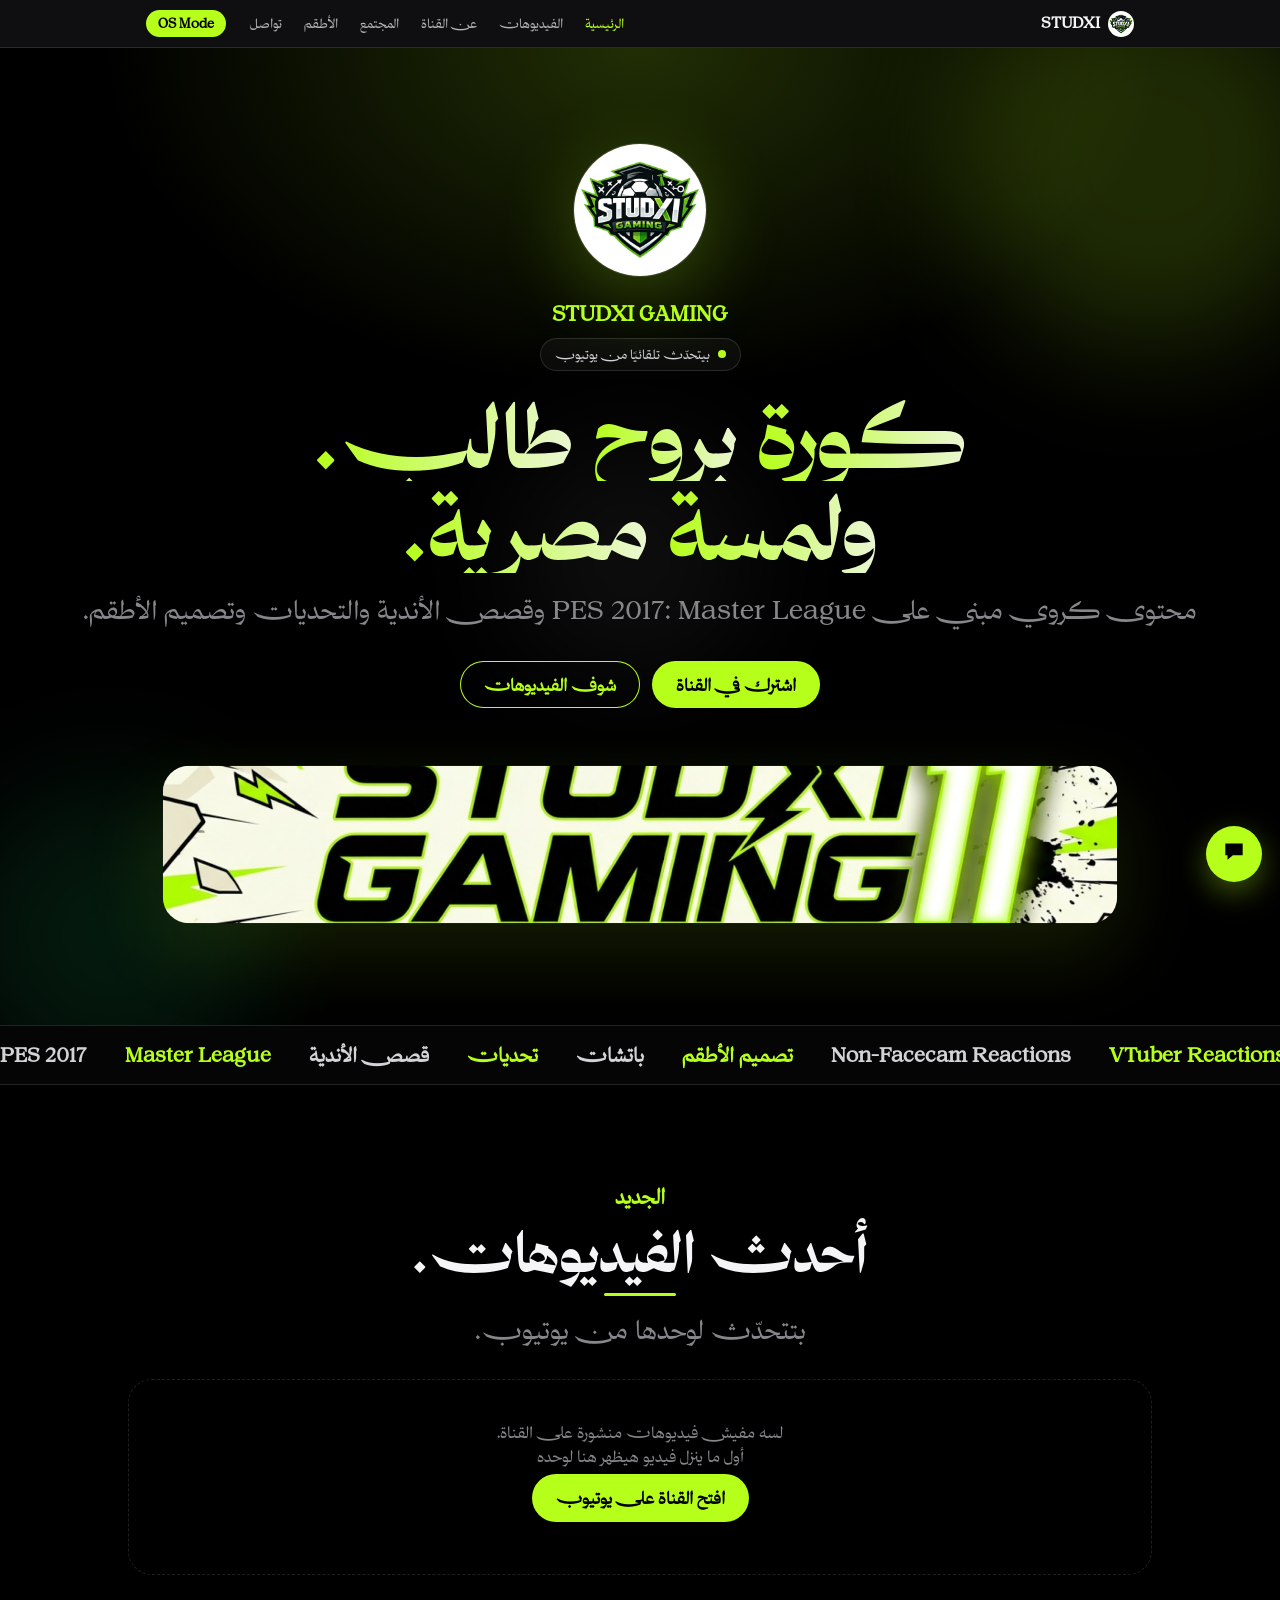
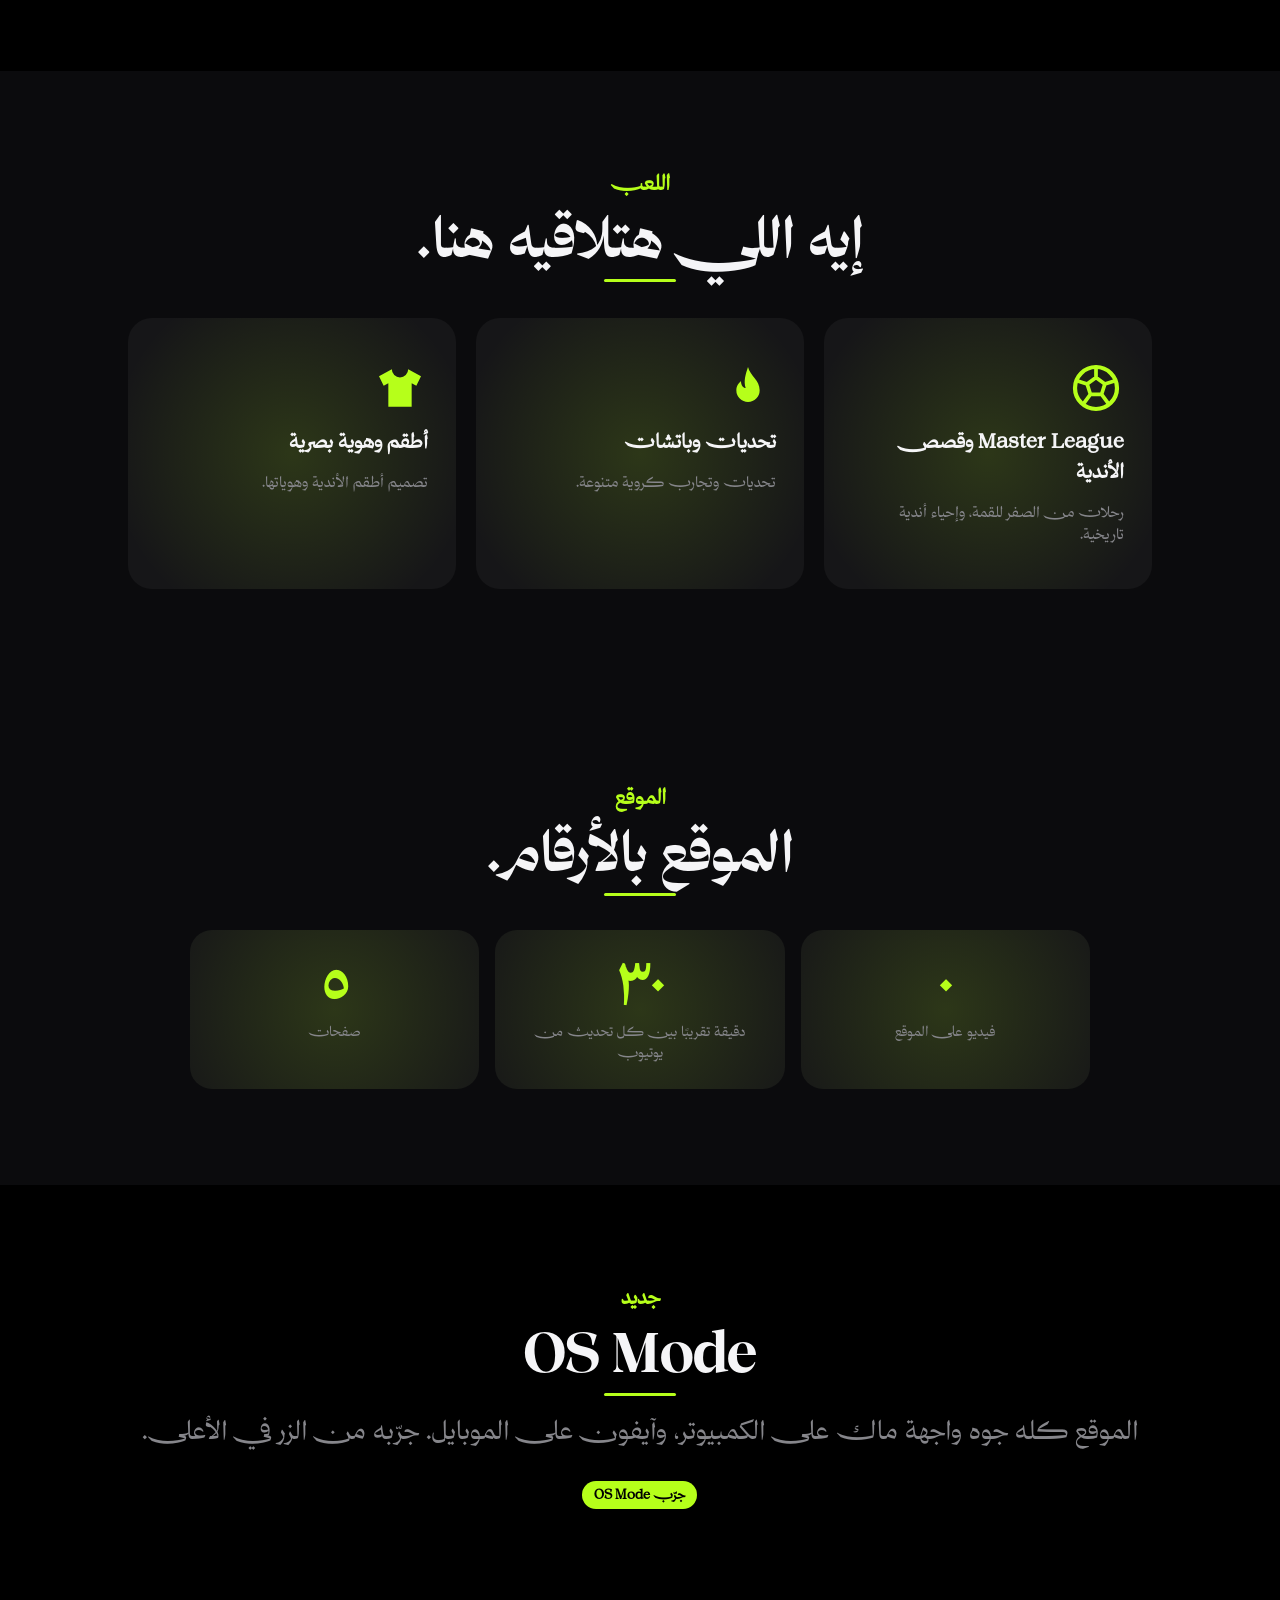
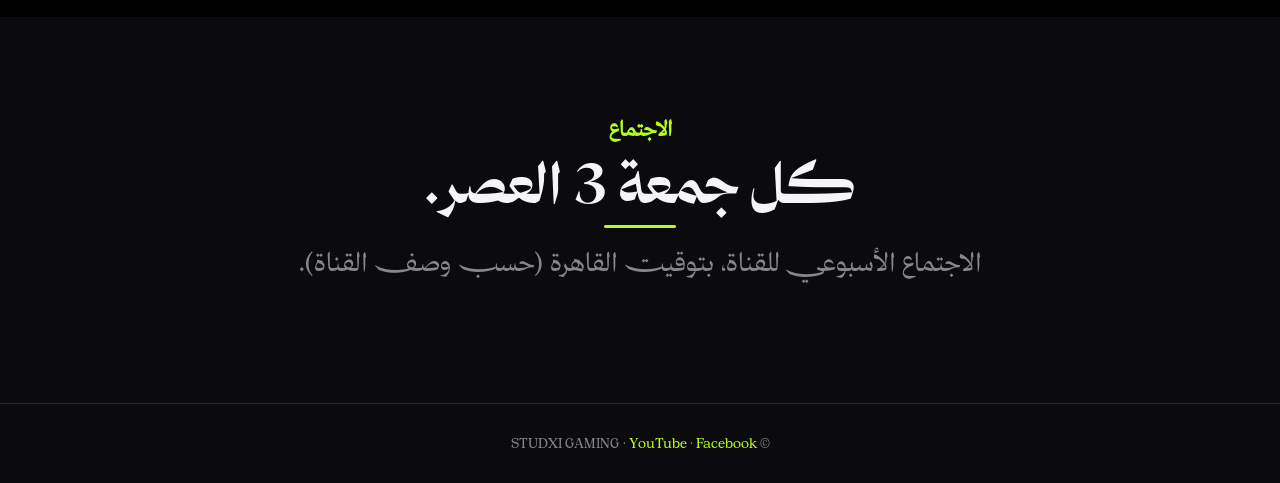
==== commit 54f2401c: "Update index.html with new content and styles" ====
--- a/index.html
+++ b/index.html
@@ -1,4 +1,4 @@
-<!doctype html><html lang="ar" dir="rtl"><head><meta charset="utf-8"><meta name="viewport" content="width=device-width,initial-scale=1,viewport-fit=cover"><title>الرئيسية | STUDXI GAMING</title><meta name="description" content="موقع قناة STUDXI GAMING: فيديوهات كورة وأطقم"><meta name="theme-color" content="#000000"><meta property="og:title" content="الرئيسية | STUDXI GAMING"><meta property="og:image" content="assets/banner.jpg"><link rel="icon" href="assets/logo.jpg"><link rel="preconnect" href="https://fonts.googleapis.com"><link rel="preconnect" href="https://fonts.gstatic.com" crossorigin><link rel="stylesheet" href="https://fonts.googleapis.com/css2?family=Cairo:wght@400;600;700;800&display=swap"><link rel="stylesheet" href="style.css"><link rel="stylesheet" href="fx.css"></head><body><header class="nav"><div class="bar"><a class="brand" href="index.html"><img src="assets/logo.jpg" alt="STUDXI">STUDXI</a><nav id="nav"><a href="index.html" class="on">الرئيسية</a><a href="videos.html">الفيديوهات</a><a href="about.html">عن القناة</a><a href="community.html">المجتمع</a><a href="kits.html">الأطقم</a><a href="contact.html">تواصل</a></nav><a href="#" class="osbtn">OS Mode</a><button class="burger" id="burger" aria-label="القائمة" aria-expanded="false"><span></span><span></span></button></div></header><main><section class="sec hero"><div class="orbs"><i></i><i></i><i></i></div><img class="logo" src="assets/logo.jpg" alt="شعار STUDXI"><p class="eyebrow">STUDXI GAMING</p><span class="chip"><b></b>بيتحدّث تلقائيًا من يوتيوب</span><h1 class="grad split">كورة بروح طالب.<br>ولمسة مصرية.</h1><p class="lead">محتوى كروي مبني على PES 2017: Master League وقصص الأندية والتحديات وتصميم الأطقم.</p><div><a class="btn" href="https://www.youtube.com/@STUDXIGAMING?sub_confirmation=1" target="_blank" rel="noopener">اشترك في القناة</a><a class="btn ghost" href="videos.html">شوف الفيديوهات</a></div><img class="banner" src="assets/banner.jpg" alt="STUDXI GAMING"></section>
+<!doctype html><html lang="ar" dir="rtl"><head><meta charset="utf-8"><meta name="viewport" content="width=device-width,initial-scale=1,viewport-fit=cover"><title>الرئيسية | STUDXI GAMING</title><meta name="description" content="موقع قناة STUDXI GAMING: فيديوهات كورة وأطقم"><meta name="theme-color" content="#000000"><meta property="og:title" content="الرئيسية | STUDXI GAMING"><meta property="og:image" content="assets/banner.jpg"><link rel="icon" href="assets/logo.jpg"><link rel="preconnect" href="https://fonts.googleapis.com"><link rel="preconnect" href="https://fonts.gstatic.com" crossorigin><link rel="stylesheet" href="https://fonts.googleapis.com/css2?family=Cairo:wght@400;600;700;800&display=swap"><link rel="stylesheet" href="style.css?v=2"><link rel="stylesheet" href="fx.css"></head><body><header class="nav"><div class="bar"><a class="brand" href="index.html"><img src="assets/logo.jpg" alt="STUDXI">STUDXI</a><nav id="nav"><a href="index.html" class="on">الرئيسية</a><a href="videos.html">الفيديوهات</a><a href="about.html">عن القناة</a><a href="community.html">المجتمع</a><a href="kits.html">الأطقم</a><a href="contact.html">تواصل</a></nav><a href="#" class="osbtn">OS Mode</a><button class="burger" id="burger" aria-label="القائمة" aria-expanded="false"><span></span><span></span></button></div></header><main><section class="sec hero"><div class="orbs"><i></i><i></i><i></i></div><img class="logo" src="assets/logo.jpg" alt="شعار STUDXI"><p class="eyebrow">STUDXI GAMING</p><span class="chip"><b></b>بيتحدّث تلقائيًا من يوتيوب</span><h1 class="grad split">كورة بروح طالب.<br>ولمسة مصرية.</h1><p class="lead">محتوى كروي مبني على PES 2017: Master League وقصص الأندية والتحديات وتصميم الأطقم.</p><div><a class="btn" href="https://www.youtube.com/@STUDXIGAMING?sub_confirmation=1" target="_blank" rel="noopener">اشترك في القناة</a><a class="btn ghost" href="videos.html">شوف الفيديوهات</a></div><img class="banner" src="assets/banner.jpg" alt="STUDXI GAMING"></section>
 <div class="ticker" aria-hidden="true"><div class="tk"><span>PES 2017</span><span>Master League</span><span>قصص الأندية</span><span>تحديات</span><span>باتشات</span><span>تصميم الأطقم</span><span>Non-Facecam Reactions</span><span>VTuber Reactions</span><span>PES 2017</span><span>Master League</span><span>قصص الأندية</span><span>تحديات</span><span>باتشات</span><span>تصميم الأطقم</span><span>Non-Facecam Reactions</span><span>VTuber Reactions</span></div><div class="tk"><span>PES 2017</span><span>Master League</span><span>قصص الأندية</span><span>تحديات</span><span>باتشات</span><span>تصميم الأطقم</span><span>Non-Facecam Reactions</span><span>VTuber Reactions</span><span>PES 2017</span><span>Master League</span><span>قصص الأندية</span><span>تحديات</span><span>باتشات</span><span>تصميم الأطقم</span><span>Non-Facecam Reactions</span><span>VTuber Reactions</span></div></div>
 <section class="sec"><div class="wrap"><p class="reveal eyebrow">الجديد</p><h2 class="reveal d1 u">أحدث الفيديوهات.</h2><p class="reveal d2 lead">بتتحدّث لوحدها من يوتيوب.</p><div data-videos="3"></div></div></section>
 <section class="sec alt"><div class="wrap"><p class="reveal eyebrow">اللعب</p><h2 class="reveal d1 u">إيه اللي هتلاقيه هنا.</h2><div class="grid"><div class="reveal zoom card pad tilt"><div class="big"><svg width="56" height="56" viewBox="0 0 24 24"><circle cx="12" cy="12" r="9" fill="none" stroke="currentColor" stroke-width="1.8"/><path d="M12 7.5l3.8 2.8-1.4 4.4H9.6l-1.4-4.4zM12 7.5V3M15.8 10.3l4.4-1.4M14.4 14.7l2.6 3.6M9.6 14.7l-2.6 3.6M8.2 10.3L3.8 8.9" fill="none" stroke="currentColor" stroke-width="1.6" stroke-linejoin="round" stroke-linecap="round"/></svg></div><h3>Master League وقصص الأندية</h3><p class="muted">رحلات من الصفر للقمة، وإحياء أندية تاريخية.</p></div><div class="reveal d1 zoom card pad tilt"><div class="big"><svg width="56" height="56" viewBox="0 0 24 24"><path d="M12 3c1 4 5 5.5 5 10a5 5 0 01-10 0c0-2 1-3 2-4 0 2 1 3 2 3-1-3 0-6 1-9z" fill="currentColor"/></svg></div><h3>تحديات وباتشات</h3><p class="muted">تحديات وتجارب كروية متنوعة.</p></div><div class="reveal d2 zoom card pad tilt"><div class="big"><svg width="56" height="56" viewBox="0 0 24 24"><path d="M8.5 4L3 7l2 4 2-1v10h10V10l2 1 2-4-5.5-3a3.5 3.5 0 01-7 0z" fill="currentColor"/></svg></div><h3>أطقم وهوية بصرية</h3><p class="muted">تصميم أطقم الأندية وهوياتها.</p></div></div></div></section>
--- a/style.css
+++ b/style.css
@@ -1,6 +1,9 @@
+@font-face{font-family:'Thmanyah Text';src:url('assets/fonts/thmanyah-serif-text.otf') format('opentype');font-weight:400;font-display:swap}
+@font-face{font-family:'Thmanyah Display';src:url('assets/fonts/thmanyah-serif-display-bold.otf') format('opentype');font-weight:700 800;font-display:swap}
+@font-face{font-family:'Thmanyah Sans';src:url('assets/fonts/thmanyah-sans-digital.otf') format('opentype');font-weight:300 400;font-display:swap}
 :root{--bg:#000;--bg2:#0b0b0d;--card:#161618;--line:rgba(255,255,255,.12);--lime:#b6ff1a;--text:#f5f5f7;--mute:#86868b;--ease:cubic-bezier(.28,.11,.32,1)}
 *{box-sizing:border-box;-webkit-tap-highlight-color:transparent}html{scroll-behavior:smooth}
-body{margin:0;background:var(--bg);color:var(--text);font-family:-apple-system,BlinkMacSystemFont,'SF Pro Display','SF Pro Arabic','Segoe UI',Cairo,Tahoma,system-ui,sans-serif;line-height:1.5;-webkit-font-smoothing:antialiased}
+body{margin:0;background:var(--bg);color:var(--text);font-family:'Thmanyah Text',Cairo,-apple-system,BlinkMacSystemFont,'SF Pro Display','SF Pro Arabic','Segoe UI',Tahoma,system-ui,sans-serif;font-feature-settings:'salt' 1;line-height:1.5;-webkit-font-smoothing:antialiased}
 a{color:var(--lime);text-decoration:none}a:hover{text-decoration:underline}
 header.nav{position:sticky;top:0;z-index:50;height:48px;background:rgba(22,22,24,.72);backdrop-filter:saturate(180%) blur(20px);-webkit-backdrop-filter:saturate(180%) blur(20px);border-bottom:1px solid var(--line)}
 .bar{max-width:1024px;height:100%;margin:auto;padding:0 18px;display:flex;align-items:center;gap:6px}
@@ -13,8 +16,8 @@
 .sec{padding:96px 22px;text-align:center;position:relative}.sec.alt{background:var(--bg2)}
 .wrap{max-width:1024px;margin:auto}
 .eyebrow{color:var(--lime);font-weight:600;font-size:clamp(17px,2vw,21px);margin:0 0 8px}
-h1,.h1{font-size:clamp(40px,8vw,88px);line-height:1.05;font-weight:800;letter-spacing:-.02em;margin:0 0 16px}
-h2,.h2{font-size:clamp(30px,5.5vw,56px);line-height:1.08;font-weight:800;letter-spacing:-.015em;margin:0 0 14px}
+h1,.h1{font-family:'Thmanyah Display','Thmanyah Text',Cairo,sans-serif;font-size:clamp(40px,8vw,88px);line-height:1.05;font-weight:800;letter-spacing:-.02em;margin:0 0 16px}
+h2,.h2{font-family:'Thmanyah Display','Thmanyah Text',Cairo,sans-serif;font-size:clamp(30px,5.5vw,56px);line-height:1.08;font-weight:800;letter-spacing:-.015em;margin:0 0 14px}
 .lead{font-size:clamp(18px,2.4vw,26px);color:var(--mute);max-width:760px;margin:0 auto 26px;font-weight:500}
 .grad{background:linear-gradient(90deg,#b6ff1a,#f5f5f7 60%,#b6ff1a);background-size:200% auto;-webkit-background-clip:text;background-clip:text;color:transparent;animation:shine 6s linear infinite}
 @keyframes shine{to{background-position:200% center}}
@@ -49,7 +52,7 @@
 #chat form button{background:var(--lime);border:0;border-radius:999px;padding:0 16px;font-weight:700;cursor:pointer}
 .chips{display:flex;gap:6px;flex-wrap:wrap;padding:0 12px 8px}.chips button{background:#2c2c2e;color:var(--text);border:1px solid var(--line);border-radius:999px;padding:4px 10px;font:inherit;font-size:13px;cursor:pointer}
 /* OS MODE shared */
-#os{position:fixed;inset:0;z-index:100;display:none;overflow:hidden;font-family:-apple-system,'SF Pro Text','Segoe UI',Cairo,sans-serif;user-select:none;direction:rtl}
+#os{position:fixed;inset:0;z-index:100;display:none;overflow:hidden;font-family:Cairo,-apple-system,'SF Pro Text','Segoe UI',sans-serif;user-select:none;direction:rtl}
 #os.on{display:block;animation:osin .6s var(--ease)}@keyframes osin{from{opacity:0;transform:scale(1.06)}}
 .wall{position:absolute;inset:0;background:radial-gradient(70% 60% at 20% 20%,#2f4a00,transparent 60%),radial-gradient(60% 60% at 85% 80%,#0f3d1a,transparent 60%),linear-gradient(160deg,#050505,#10140a 50%,#000)}
 .ico svg{display:block;fill:none}.ico{color:#fff;display:flex;align-items:center;justify-content:center;font-size:30px;border-radius:22%;box-shadow:inset 0 0 0 1px rgba(255,255,255,.15),0 4px 12px rgba(0,0,0,.4)}
@@ -104,3 +107,5 @@
  .sec{padding:72px 18px}.hero{min-height:calc(100vh - 48px)}
 }
 html,body{max-width:100%;overflow-x:hidden}
+
+[data-cd] b,[data-cd] small{font-family:'Thmanyah Sans','Thmanyah Text',Cairo,sans-serif}
